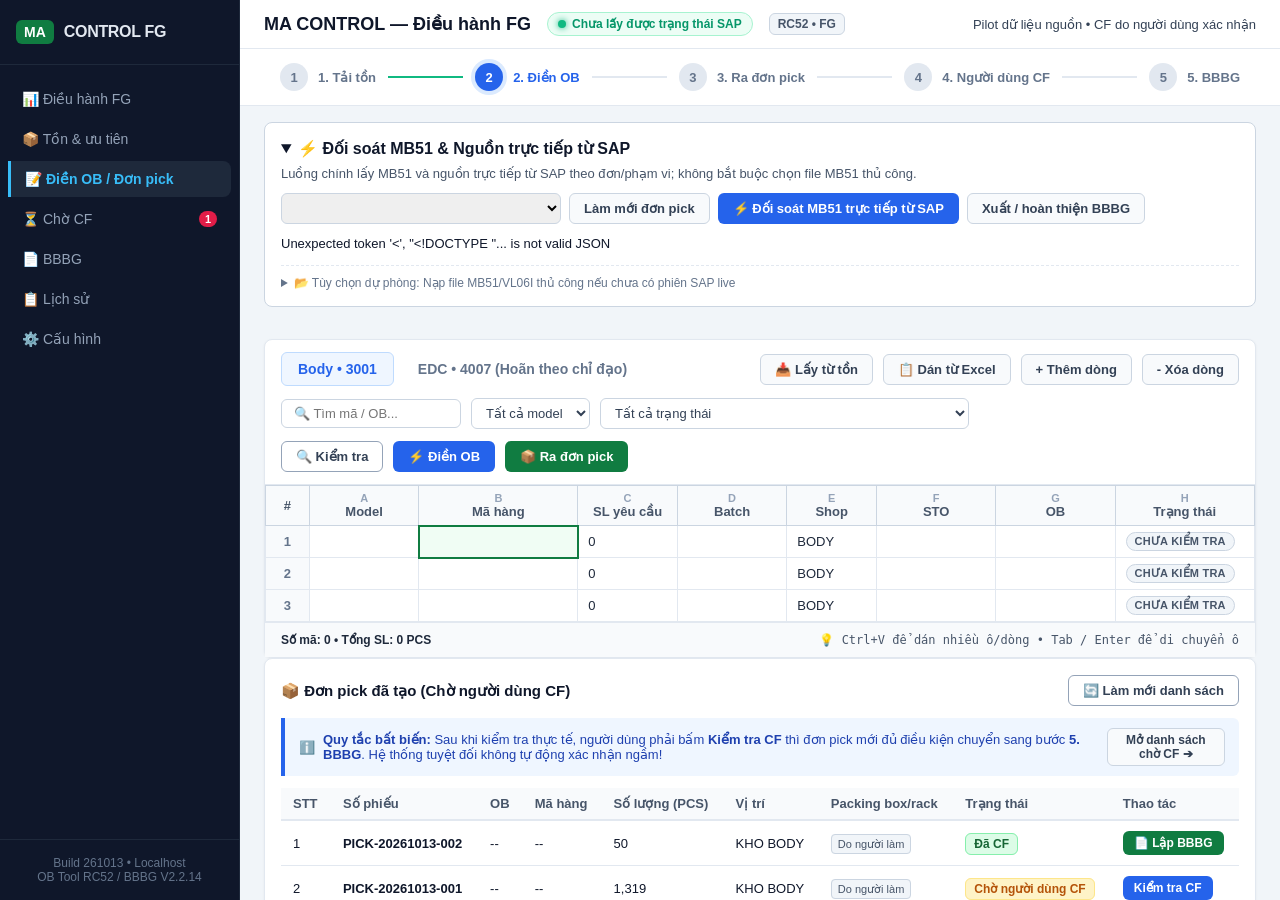
==== projects/ma-control/app/web/index.html @ 90b2be93 "feat(ma-control): 100% Zero-Port architecture & Edge App Mode launcher (v1.1.0-zero-port)" ====
<!DOCTYPE html>
<html lang="vi">
<head>
  <meta charset="UTF-8">
  <meta name="viewport" content="width=device-width, initial-scale=1.0">
  <title>MA CONTROL — Điều hành FG</title>
  <link rel="stylesheet" href="./styles.css">
  <link rel="stylesheet" href="./style.css">
</head>
<body>
  <!-- Sidebar -->
  <aside class="sidebar">
    <div class="sidebar-header">
      <span class="logo-badge">MA</span>
      <span class="logo-text">CONTROL FG</span>
    </div>
    <ul class="nav-list">
      <li class="nav-item" data-view="dashboard"><a href="#" onclick="switchView('dashboard'); return false;">📊 Điều hành FG</a></li>
      <li class="nav-item" data-view="stock"><a href="#" onclick="switchView('stock'); return false;">📦 Tồn & ưu tiên</a></li>
      <li class="nav-item active" data-view="grid"><a href="#" onclick="switchView('grid'); return false;">📝 Điền OB / Đơn pick</a></li>
      <li class="nav-item" data-view="waiting_cf"><a href="#" onclick="switchView('waiting_cf'); return false;">⏳ Chờ CF <span class="nav-badge" id="badge-cf-count">0</span></a></li>
      <li class="nav-item" data-view="bbbg"><a href="#" onclick="switchView('bbbg'); return false;">📄 BBBG</a></li>
      <li class="nav-item" data-view="history"><a href="#" onclick="switchView('history'); return false;">📋 Lịch sử</a></li>
      <li class="nav-item" data-view="config"><a href="#" onclick="switchView('config'); return false;">⚙️ Cấu hình</a></li>
    </ul>
    <div class="sidebar-footer">
      Build 261013 • Localhost<br>
      OB Tool RC52 / BBBG V2.2.14
    </div>
  </aside>

  <!-- Main Container -->
  <div class="main-wrapper">
    <!-- Header -->
    <header class="top-header">
      <div class="header-left">
        <h1 class="page-title">MA CONTROL — Điều hành FG</h1>
        <span class="status-badge sap-connected">
          <span class="dot"></span><span id="sap-status-label">Đang kiểm tra SAP</span>
        </span>
        <span class="tag-badge">RC52 • FG</span>
      </div>
      <div class="header-right">
        <div class="user-info">Pilot dữ liệu nguồn • CF do người dùng xác nhận</div>
      </div>
    </header>

    <!-- 5-Step Stepper Bar -->
    <section class="stepper-container">
      <div class="stepper">
        <div class="step-item pending">
          <div class="step-circle" id="step-circle-1">1</div>
          <span class="step-label">1. Tải tồn</span>
        </div>
        <div class="step-divider active"></div>
        <div class="step-item active">
          <div class="step-circle" id="step-circle-2">2</div>
          <span class="step-label">2. Điền OB</span>
        </div>
        <div class="step-divider"></div>
        <div class="step-item pending">
          <div class="step-circle" id="step-circle-3">3</div>
          <span class="step-label">3. Ra đơn pick</span>
        </div>
        <div class="step-divider"></div>
        <div class="step-item pending">
          <div class="step-circle" id="step-circle-4">4</div>
          <span class="step-label">4. Người dùng CF</span>
        </div>
        <div class="step-divider"></div>
        <div class="step-item pending">
          <div class="step-circle" id="step-circle-5">5</div>
          <span class="step-label">5. BBBG</span>
        </div>
      </div>
    </section>

    <!-- Main Content Area -->
    <main class="content-area">
      <!-- VIEW: DASHBOARD -->
      <div id="view-dashboard" class="view-section" style="display: none;">
        <div class="panel-card">
          <div class="section-header">
            <h2 class="section-title">📊 Tổng quan Điều hành FG (Pilot)</h2>
            <button class="btn btn-outline" onclick="loadDashboardView()">🔄 Làm mới</button>
          </div>
          <div class="callout-info" style="margin-bottom: 14px;">
            <span>ℹ️</span>
            <span><strong>Chế độ vận hành:</strong> Xác nhận thực tế thủ công / nguồn nhập. Các chức năng <strong>SAP live write, GOS, email, in, UNC</strong>: <span class="badge-pilot-unsupported" style="background:#fef3c7;color:#92400e;padding:2px 8px;border-radius:4px;font-weight:600;">Chưa hỗ trợ trong bản pilot</span> (không tự động báo thành công).</span>
          </div>
          <div id="dashboard-summary-cards" style="display: grid; grid-template-columns: repeat(auto-fit, minmax(200px, 1fr)); gap: 12px; padding: 12px 16px;">
            <!-- Rendered via loadDashboardView() -->
          </div>
        </div>
      </div>

      <!-- VIEW: STOCK & PRIORITY -->
      <div id="view-stock" class="view-section" style="display: none;">
        <div class="panel-card">
          <div class="section-header">
            <h2 class="section-title">📦 Màn tồn & Báo cáo trực quan FG (Stock FG V3.6)</h2>
            <div style="display:flex;gap:8px;align-items:center;flex-wrap:wrap;">
              <button class="btn btn-primary" id="btn-sap-download-mb52" onclick="downloadSapMb52Direct()">⚡ Tải tồn trực tiếp từ SAP (MB52)</button>
              <span id="stock-sap-status-badge" class="badge" style="background:#f1f5f9;color:#475569;font-size:12px;padding:5px 9px;border-radius:4px;border:1px solid #cbd5e1;">● SAP: Đang kiểm tra...</span>
              <button class="btn btn-outline" onclick="document.getElementById('mb52-upload-input').click()">📂 Nạp file MB52 dự phòng</button>
              <input type="file" id="mb52-upload-input" style="display:none;" accept=".xlsx,.xlsm,.csv,.tsv,.txt" onchange="uploadMb52File(event)">
              <button class="btn btn-outline" onclick="loadStockView()">🔄 Làm mới dữ liệu</button>
            </div>
          </div>
          <div id="sap-download-feedback" style="display:none;padding:8px 14px;margin:8px 16px;border-radius:6px;font-size:13px;"></div>
        </div>

        <!-- BÁO CÁO MA TRẬN (LINE + KHO) BODY THEO ẢNH THAM CHIẾU -->
        <div class="panel-card" style="margin-top: 16px;">
          <div class="section-header">
            <h2 class="section-title">📊 Báo cáo ma trận <span id="matrix-title-display">(LINE + KHO) BODY</span> • Cập nhật: <span id="matrix-time-display">--</span> <span id="matrix-date-display">--</span></h2>
            <span class="badge" style="background:#fee2e2;color:#991b1b;font-size:12px;padding:4px 8px;border-radius:4px;font-weight:600;">⚠ Cảnh báo đỏ ở dải &lt;= 200 XE</span>
          </div>
          <div style="padding:4px 16px 12px;font-size:12px;color:#64748b;">
            Báo cáo trực quan FG: 8 model × 9 dải tồn XE không chồng lấn. Nhấp vào số tổng ô bất kỳ để xem danh sách chi tiết các mã.
          </div>
          <div style="overflow-x:auto;padding:0 16px 16px;">
            <table class="pick-table" id="visual-matrix-table" style="border:1px solid #cbd5e1;border-collapse:collapse;width:100%;">
              <thead id="visual-matrix-thead"></thead>
              <tbody id="visual-matrix-tbody"></tbody>
              <tfoot id="visual-matrix-tfoot"></tfoot>
            </table>
          </div>
        </div>

        <!-- HAI BẢNG TỒN: BẢNG ƯU TIÊN VÀ BẢNG TỔNG TỒN -->
        <div class="panel-card" style="margin-top: 16px;">
          <div class="section-header">
            <div style="display:flex;gap:12px;align-items:center;">
              <button class="btn btn-primary" id="btn-tab-priority-table" onclick="switchStockSubTable('priority')">🔥 Bảng ưu tiên xuất kho</button>
              <button class="btn btn-outline" id="btn-tab-total-table" onclick="switchStockSubTable('total')">📋 Bảng tổng tồn chi tiết</button>
            </div>
            <div style="display:flex;gap:8px;align-items:center;">
              <input type="text" class="search-input" id="stock-filter-material-sub" placeholder="🔍 Lọc mã hàng..." oninput="filterStockSubTables()">
              <select class="select-filter" id="stock-filter-plant-sub" onchange="loadTwoStockTables()">
                <option value="3001">Plant 3001 (Body)</option>
                <option value="3093">Plant 3093 (MA)</option>
              </select>
            </div>
          </div>

          <!-- Container 1: Bảng ưu tiên -->
          <div id="container-priority-table" style="overflow-x:auto;padding:12px 16px;">
            <table class="pick-table">
              <thead>
                <tr>
                  <th style="width:40px;">STT</th>
                  <th style="width:140px;">Mã hàng</th>
                  <th style="width:100px;">Model</th>
                  <th style="width:60px;">US</th>
                  <th style="width:90px;">Line 3003</th>
                  <th style="width:90px;">Kho 1003</th>
                  <th style="width:100px;">Tổng Body</th>
                  <th style="width:90px;">DOH (XE)</th>
                  <th style="width:200px;">Cảnh báo / Lý do ưu tiên</th>
                </tr>
              </thead>
              <tbody id="stock-priority-body"></tbody>
            </table>
          </div>

          <!-- Container 2: Bảng tổng tồn -->
          <div id="container-total-table" style="display:none;overflow-x:auto;padding:12px 16px;">
            <table class="pick-table">
              <thead>
                <tr>
                  <th style="width:40px;">STT</th>
                  <th style="width:140px;">Mã hàng</th>
                  <th style="width:100px;">Model</th>
                  <th style="width:60px;">US</th>
                  <th style="width:85px;">Line 3003</th>
                  <th style="width:85px;">Kho 1003</th>
                  <th style="width:85px;">Line 3000</th>
                  <th style="width:85px;">Kho 3093</th>
                  <th style="width:85px;">In-Transit 3001</th>
                  <th style="width:95px;">Tổng Body</th>
                  <th style="width:90px;">DOH (XE)</th>
                </tr>
              </thead>
              <tbody id="stock-total-body"></tbody>
            </table>
          </div>
        </div>

        <!-- KHU GỢI Ý TỒN THẤP (THAY THẾ CHẾ ĐỘ 2-3 BATCH) -->
        <div class="panel-card" style="margin-top: 16px;" id="panel-low-stock-suggestions">
          <div class="section-header">
            <h2 class="section-title">💡 Khu gợi ý tồn thấp (DOH = INT(Tổng Body / US))</h2>
            <div style="display:flex;gap:8px;">
              <button class="btn btn-outline" onclick="loadLowStockSuggestions()">🔄 Tải danh sách gợi ý</button>
              <button class="btn btn-primary" onclick="transferSelectedSuggestionsToOB()">📥 Chuyển gợi ý đã chọn sang Bảng điền OB</button>
            </div>
          </div>
          <div class="callout-info" style="background:#f0fdf4;border-color:#bbf7d0;color:#166534;margin-bottom:12px;">
            <span>💡</span>
            <span><strong>Quy tắc tính toán:</strong> Lượng bổ sung được tính từ tồn hiện hành và DOH của model (<code>DOH = INT(Tổng Body / US)</code> theo baseline V3.6). Không cố định 2–3 batch hay lấy hết batch. Tôn trọng plant/kho/shop và lượng khả dụng. Người dùng xem, chọn và trực tiếp chỉnh sửa số lượng theo mã và batch trước khi chuyển sang bảng điền OB.</span>
          </div>
          <div style="overflow-x:auto;padding:0 16px 16px;">
            <table class="pick-table" id="suggestions-table">
              <thead>
                <tr>
                  <th style="width:40px;"><input type="checkbox" id="chk-sugg-all" onchange="toggleAllSuggestions(this.checked)"></th>
                  <th style="width:130px;">Mã hàng</th>
                  <th style="width:90px;">Model</th>
                  <th style="width:50px;">US</th>
                  <th style="width:85px;">Tổng Body</th>
                  <th style="width:85px;">DOH hiện tại</th>
                  <th style="width:80px;">Ngưỡng DOH</th>
                  <th style="width:120px;">Lượng cần bổ sung</th>
                  <th>Chi tiết đề xuất theo batch khả dụng</th>
                </tr>
              </thead>
              <tbody id="suggestions-body"></tbody>
            </table>
          </div>
        </div>
      </div>

      <!-- VIEW: GRID (Điền OB / Đơn pick) -->
      <div id="view-grid" class="view-section">
      <!-- Top Card: Excel Data Grid -->
      <div class="panel-card">
        <!-- Toolbar Header -->
        <div class="toolbar-header">
          <div class="branch-tabs">
            <button class="tab-btn active" data-branch="BODY_3001">Body • 3001</button>
            <button class="tab-btn" data-branch="EDC_4007">EDC • 4007 (Hoãn theo chỉ đạo)</button>
          </div>

          <div class="toolbar-actions">
            <button class="btn btn-secondary" id="btn-get-stock">📥 Lấy từ tồn</button>
            <button class="btn btn-secondary" id="btn-paste-excel">📋 Dán từ Excel</button>
            <button class="btn btn-secondary" id="btn-add-row">+ Thêm dòng</button>
            <button class="btn btn-secondary" id="btn-del-row" onclick="deleteActiveRow()">- Xóa dòng</button>
          </div>

          <div class="filter-bar">
            <input type="text" class="search-input" placeholder="🔍 Tìm mã / OB..." id="input-search">
            <select class="select-filter" id="select-model">
              <option value="">Tất cả model</option>
              <option value="VF5">VF5 RHD</option>
              <option value="VF8">VF8</option>
              <option value="VF9">VF9</option>
            </select>
            <select class="select-filter" id="select-status">
              <option value="">Tất cả trạng thái</option>
              <option value="UNCHECKED">UNCHECKED — Mới nhập / Chưa kiểm tra</option>
              <option value="INVALID_OR_CANCELLED">INVALID_OR_CANCELLED — Không hợp lệ / Đã hủy</option>
              <option value="LOCKED_OR_INSUFFICIENT">LOCKED_OR_INSUFFICIENT — Đang khóa / Thiếu tồn</option>
              <option value="READY_FOR_PICK">ELIGIBLE_FOR_PICK — Đủ điều kiện tạo pick</option>
              <option value="PENDING_CF">PENDING_CF — Chờ CF</option>
              <option value="PARTIAL_CF">PARTIAL_CF — CF một phần</option>
              <option value="CONFIRMED_CF">CONFIRMED_CF — Đã xác nhận CF đầy đủ</option>
              <option value="ELIGIBLE_BBBG">ELIGIBLE_BBBG — Đủ điều kiện tạo/đối soát BBBG</option>
            </select>
          </div>

          <div class="toolbar-actions">
            <button class="btn btn-outline" id="btn-check">🔍 Kiểm tra</button>
            <button class="btn btn-primary" id="btn-fill-ob">⚡ Điền OB</button>
            <button class="btn btn-success" id="btn-create-pick">📦 Ra đơn pick</button>
          </div>
        </div>

        <!-- Excel Table Grid -->
        <div class="grid-container">
          <table class="excel-table" id="excel-grid">
            <thead>
              <tr>
                <th style="width: 44px;">#</th>
                <th style="width: 110px;"><span class="col-excel-letter">A</span>Model</th>
                <th style="width: 160px;"><span class="col-excel-letter">B</span>Mã hàng</th>
                <th style="width: 100px;"><span class="col-excel-letter">C</span>SL yêu cầu</th>
                <th style="width: 110px;"><span class="col-excel-letter">D</span>Batch</th>
                <th style="width: 90px;"><span class="col-excel-letter">E</span>Shop</th>
                <th style="width: 120px;"><span class="col-excel-letter">F</span>STO</th>
                <th style="width: 120px;"><span class="col-excel-letter">G</span>OB</th>
                <th style="width: 140px;"><span class="col-excel-letter">H</span>Trạng thái</th>
              </tr>
            </thead>
            <tbody id="grid-body">
              <!-- Dynamically rendered rows -->
            </tbody>
          </table>
        </div>

        <!-- Grid Footer -->
        <div class="grid-footer">
          <div class="selection-summary" id="selection-summary">Đã chọn: 0 mã • Tổng SL: 0 PCS</div>
          <div class="shortcut-hints">💡 Ctrl+V để dán nhiều ô/dòng • Tab / Enter để di chuyển ô</div>
        </div>
      </div>

      <!-- Bottom Card: Đơn pick đã tạo (Chờ người dùng CF) -->
      <div class="panel-card pick-orders-section">
        <div class="section-header">
          <h2 class="section-title">📦 Đơn pick đã tạo (Chờ người dùng CF)</h2>
          <button class="btn btn-outline" onclick="loadPickOrders()">🔄 Làm mới danh sách</button>
        </div>

        <div class="callout-info">
          <span>ℹ️</span>
          <span><strong>Quy tắc bất biến:</strong> Sau khi kiểm tra thực tế, người dùng phải bấm <strong>Kiểm tra CF</strong> thì đơn pick mới đủ điều kiện chuyển sang bước <strong>5. BBBG</strong>. Hệ thống tuyệt đối không tự động xác nhận ngầm!</span>
          <button class="btn btn-secondary" style="margin-left: auto; padding: 4px 10px; font-size: 12px;" onclick="switchView('waiting_cf')">Mở danh sách chờ CF ➔</button>
        </div>

        <table class="pick-table">
          <thead>
            <tr>
              <th>STT</th>
              <th>Số phiếu</th>
              <th>OB</th>
              <th>Mã hàng</th>
              <th>Số lượng (PCS)</th>
              <th>Vị trí</th>
              <th>Packing box/rack</th>
              <th>Trạng thái</th>
              <th>Thao tác</th>
            </tr>
          </thead>
          <tbody id="pick-orders-body">
            <!-- Dynamically rendered pick orders -->
          </tbody>
        </table>
      </div>
      </div><!-- End #view-grid -->

      <!-- VIEW: WAITING CF (Chờ CF thực tế) -->
      <div id="view-waiting-cf" class="view-section" style="display: none;">
        <div class="panel-card">
          <div class="section-header">
            <h2 class="section-title">⏳ Danh sách Chờ CF thực tế (Kiểm tra hàng thực tế tại kho/line)</h2>
            <div style="display:flex;gap:8px;">
              <button class="btn btn-secondary" onclick="openDirectPasteModal()">📋 Dán Excel vào Chờ CF</button>
              <button class="btn btn-outline" onclick="loadWaitingCfView()">🔄 Làm mới</button>
              <button class="btn btn-primary" onclick="saveAllWaitingCfLines()">💾 Lưu tiến độ các dòng đã nhập</button>
            </div>
          </div>
          <div class="callout-info" style="background:#eff6ff;border-color:#bfdbfe;color:#1e40af;">
            <span>🔎</span>
            <span><strong>Phân định rõ nguồn CF:</strong> Đây là <strong>Xác nhận thực tế thủ công / nguồn nhập</strong> (kiểm đếm hàng thực tế). Chức năng CF trực tiếp trên SAP live: <strong>Chưa hỗ trợ trong bản pilot</strong> (hệ thống tuyệt đối không tự báo SAP đã CF). Chỉ khi tất cả các dòng trong đơn đạt 100% SL yêu cầu thì đơn mới rời danh sách Chờ CF và mở khóa BBBG.</span>
          </div>
          <div style="display:flex;gap:8px;flex-wrap:wrap;padding:12px 16px;border-bottom:1px solid #e2e8f0;align-items:center;">
            <input type="text" class="search-input" id="cf-filter-ob" placeholder="🔍 Lọc theo số OB..." oninput="loadWaitingCfView()">
            <input type="text" class="search-input" id="cf-filter-pick" placeholder="🔍 Lọc số đơn pick..." oninput="loadWaitingCfView()">
            <input type="text" class="search-input" id="cf-filter-material" placeholder="🔍 Lọc mã hàng..." oninput="loadWaitingCfView()">
            <input type="text" class="search-input" id="cf-filter-batch" placeholder="🔍 Lọc batch..." oninput="loadWaitingCfView()">
            <select class="select-filter" id="cf-filter-status" onchange="loadWaitingCfView()">
              <option value="">Tất cả đang chờ / dở dang</option>
              <option value="WAITING_CF">PENDING_CF / WAITING_CF — Chờ CF</option>
              <option value="PARTIAL_CF">PARTIAL_CF — CF một phần</option>
            </select>
            <div style="margin-left:auto;display:flex;gap:8px;align-items:center;">
              <label style="font-size:13px;font-weight:600;">Người kiểm thực tế:</label>
              <input type="text" class="search-input" id="cf-view-operator" placeholder="Nhập tên người kiểm..." style="width:160px;">
              <input type="text" class="search-input" id="cf-view-evidence" placeholder="Bằng chứng / nguồn..." style="width:180px;">
            </div>
          </div>
          <div style="overflow-x:auto;">
            <table class="pick-table">
              <thead>
                <tr>
                  <th>Đơn / Nguồn</th>
                  <th>Số OB</th>
                  <th>Mã hàng</th>
                  <th>Plant</th>
                  <th>Batch</th>
                  <th>Box</th>
                  <th>Rack</th>
                  <th>SL yêu cầu</th>
                  <th>SL thực tế</th>
                  <th>Còn thiếu</th>
                  <th>Lý do thiếu / Ghi chú</th>
                  <th>Trạng thái CF</th>
                  <th>Nguồn xác nhận</th>
                  <th>Người / Giờ kiểm</th>
                  <th>Thao tác</th>
                </tr>
              </thead>
              <tbody id="waiting-cf-body"></tbody>
            </table>
          </div>
        </div>

        <div class="panel-card" style="margin-top:16px;">
          <div class="section-header">
            <h2 class="section-title">🕒 Lịch sử kiểm tra CF từng dòng (Người / Giờ / Bằng chứng)</h2>
          </div>
          <div style="overflow-x:auto;">
            <table class="pick-table">
              <thead>
                <tr>
                  <th>Thời gian</th>
                  <th>Người kiểm</th>
                  <th>Số OB</th>
                  <th>Mã hàng</th>
                  <th>Batch</th>
                  <th>Yêu cầu</th>
                  <th>Thực tế</th>
                  <th>Còn thiếu</th>
                  <th>Lý do</th>
                  <th>Trạng thái</th>
                  <th>Bằng chứng / Nguồn</th>
                </tr>
              </thead>
              <tbody id="waiting-cf-history-body"></tbody>
            </table>
          </div>
        </div>
      </div>

      <!-- VIEW: BBBG -->
      <div id="view-bbbg" class="view-section" style="display: none;">
        <div class="panel-card">
          <div class="section-header">
            <h2 class="section-title">📄 Quản lý Biên bản Bàn giao (BBBG V2.2.14)</h2>
            <button class="btn btn-outline" onclick="loadBbbgView()">🔄 Làm mới BBBG</button>
          </div>
          <div class="callout-info" style="background:#fffbeb;border-color:#fde68a;color:#92400e;">
            <span>⚠️</span>
            <span><strong>Trạng thái tính năng tích hợp ngoài:</strong>
              SAP Live Write: <strong>Chưa hỗ trợ trong bản pilot</strong> •
              Đính kèm GOS (BBBG/VAT): <strong>Chưa hỗ trợ trong bản pilot</strong> •
              Gửi Email tự động: <strong>Chưa hỗ trợ trong bản pilot</strong> •
              In tự động: <strong>Chưa hỗ trợ trong bản pilot</strong> •
              Xuất UNC: <strong>Chưa hỗ trợ trong bản pilot</strong>.
              (Chỉ mở khóa xuất file BBBG cục bộ khi đơn pick đã CF đủ 100%).
            </span>
          </div>
          <div style="overflow-x:auto;">
            <table class="pick-table">
              <thead>
                <tr>
                  <th>Số phiếu BBBG</th>
                  <th>Đơn pick</th>
                  <th>Shop / Model</th>
                  <th>Tổng SL</th>
                  <th>Người giao</th>
                  <th>Người nhận</th>
                  <th>Vị trí (Bin)</th>
                  <th>Trạng thái phiếu</th>
                  <th>GOS / Email / In / UNC</th>
                  <th>Tải file</th>
                </tr>
              </thead>
              <tbody id="bbbg-records-body"></tbody>
            </table>
          </div>
        </div>
      </div>

      <!-- VIEW: HISTORY (job_events) -->
      <div id="view-history" class="view-section" style="display: none;">
        <div class="panel-card">
          <div class="section-header">
            <h2 class="section-title">📋 Lịch sử sự kiện hệ thống (job_events)</h2>
            <div style="display:flex;gap:8px;">
              <input type="text" class="search-input" id="history-filter-q" placeholder="🔍 Tìm mã đơn / OB / bằng chứng..." oninput="renderHistoryTable()">
              <button class="btn btn-outline" onclick="loadHistoryView()">🔄 Làm mới lịch sử</button>
            </div>
          </div>
          <div style="overflow-x:auto;">
            <table class="pick-table">
              <thead>
                <tr>
                  <th>ID</th>
                  <th>Thời gian</th>
                  <th>Loại Job</th>
                  <th>Bước (Step)</th>
                  <th>Đối tượng (Ref)</th>
                  <th>Trạng thái</th>
                  <th>Chi tiết bằng chứng (Evidence)</th>
                </tr>
              </thead>
              <tbody id="history-events-body"></tbody>
            </table>
          </div>
        </div>
      </div>

      <!-- VIEW: CONFIG (Cấu hình) -->
      <div id="view-config" class="view-section" style="display: none;">
        <div class="panel-card">
          <div class="section-header">
            <h2 class="section-title">⚙️ Cấu hình hệ thống & Danh mục Master Data</h2>
            <button class="btn btn-outline" onclick="loadConfigView()">🔄 Làm mới cấu hình</button>
          </div>
          <div style="padding:16px;">
            <h3 style="font-size:14px;margin-bottom:8px;">1. Trạng thái tích hợp trong bản Pilot</h3>
            <table class="pick-table" style="margin-bottom:20px;">
              <thead>
                <tr>
                  <th>Chức năng</th>
                  <th>Trạng thái hiện tại</th>
                  <th>Ghi chú vận hành</th>
                </tr>
              </thead>
              <tbody>
                <tr><td>SAP Live Write (Tạo/Xóa OB, GR trực tiếp)</td><td><span class="chip chip-insufficient">Chưa hỗ trợ trong bản pilot</span></td><td>Thực hiện trên SAP rồi nạp file MB52/MB51/VL06I để đối chiếu</td></tr>
                <tr><td>Đính kèm chứng từ GOS (BBBG & VAT)</td><td><span class="chip chip-insufficient">Chưa hỗ trợ trong bản pilot</span></td><td>Không tự động báo thành công GOS</td></tr>
                <tr><td>Gửi Email Outlook tự động</td><td><span class="chip chip-insufficient">Chưa hỗ trợ trong bản pilot</span></td><td>Không gửi mail ngầm</td></tr>
                <tr><td>In phiếu tự động ra máy in</td><td><span class="chip chip-insufficient">Chưa hỗ trợ trong bản pilot</span></td><td>Tải file Excel BBBG đã xuất để in thủ công</td></tr>
                <tr><td>Xuất thư mục mạng UNC Share</td><td><span class="chip chip-insufficient">Chưa hỗ trợ trong bản pilot</span></td><td>Lưu cục bộ tại máy trạm</td></tr>
              </tbody>
            </table>

            <h3 style="font-size:14px;margin-bottom:8px;">2. Cài đặt hệ thống (Settings DB)</h3>
            <div id="config-settings-box" style="margin-bottom:20px;"></div>

            <h3 style="font-size:14px;margin-bottom:8px;">3. Danh mục Model Mappings (model_mappings)</h3>
            <div style="display:flex;gap:8px;margin-bottom:10px;">
              <input type="text" class="search-input" id="cfg-map-mat" placeholder="Mã hàng (VD: BIW71001001)">
              <input type="text" class="search-input" id="cfg-map-model" placeholder="Model (VD: VF8 LIMO)">
              <input type="text" class="search-input" id="cfg-map-shop" placeholder="Shop (BODY/EDC)">
              <button class="btn btn-primary" onclick="saveModelMappingConfig()">+ Lưu Mapping</button>
            </div>
            <table class="pick-table">
              <thead>
                <tr><th>Mã hàng</th><th>Model Code</th><th>Shop</th><th>Ghi chú</th></tr>
              </thead>
              <tbody id="config-mappings-body"></tbody>
            </table>
          </div>
        </div>
      </div>
    </main>
  </div>

  <!-- Modal Manual CF Confirmation -->
  <div class="modal-overlay" id="cf-modal">
    <div class="modal-card">
      <div class="modal-header">
        <h3 class="modal-title">Xác nhận Kiểm tra CF — Đơn pick <span id="modal-pick-no"></span></h3>
        <button class="btn btn-outline" onclick="closeCfModal()" style="padding:2px 8px;">✕</button>
      </div>
      <div class="modal-body">
        <p style="margin-bottom: 12px; font-size: 14px; color: #334155;">
          Bạn đang thực hiện <strong>Bước 4: Người dùng CF (Xác nhận thủ công)</strong>.
        </p>
        <div style="background-color: #f8fafc; border: 1px solid #cbd5e1; border-radius: 6px; padding: 12px; margin-bottom: 14px; font-size: 13px;">
          <p><strong>Cam kết kiểm tra:</strong></p>
          <ul style="margin-left: 18px; margin-top: 6px; color: #475569;">
            <li>Đã kiểm tra thực tế hàng hóa tại bãi tập kết / kho.</li>
            <li>Khớp đúng mã hàng, số lượng và số lô (batch).</li>
            <li>Sẵn sàng chuyển giao sang bước 5 để lập Biên bản bàn giao (BBBG).</li>
          </ul>
        </div>
        <p style="font-size: 12px; color: #d97706; font-weight: 600;">
          ⚠️ Sau khi xác nhận CF, trạng thái đơn sẽ chuyển sang <code>USER_CONFIRMED</code> và không thể đảo ngược.
        </p>
      </div>
      <div class="modal-footer">
        <button class="btn btn-secondary" onclick="closeCfModal()">Hủy bỏ</button>
        <button class="btn btn-primary" onclick="confirmPickOrder()">Xác nhận CF hợp lệ</button>
      </div>
    </div>
  </div>

  <!-- Modal Stock Ingestion / Pick from Stock -->
  <div class="modal-overlay" id="stock-modal">
    <div class="modal-card" style="width: 720px;">
      <div class="modal-header">
        <h3 class="modal-title">📦 Lấy từ Tồn kho (Stock FG V3.6)</h3>
        <button class="btn btn-outline" onclick="closeStockModal()" style="padding:2px 8px;">✕</button>
      </div>
      <div class="modal-body">
        <p style="font-size: 13px; color: #475569; margin-bottom: 12px;">
          Chọn mã vật tư ưu tiên xuất từ snapshot tồn kho để nạp tự động vào bảng lưới OB:
        </p>
        <div id="stock-modal-list" style="max-height: 250px; overflow-y: auto;">
          <!-- Rendered items -->
        </div>
      </div>
      <div class="modal-footer">
        <button class="btn btn-secondary" onclick="closeStockModal()">Đóng</button>
        <button class="btn btn-primary" onclick="importSelectedStock()">Nạp vào lưới OB</button>
      </div>
    </div>
  </div>

  <!-- Modal Paste from Excel Helper -->
  <div class="modal-overlay" id="paste-modal">
    <div class="modal-card">
      <div class="modal-header">
        <h3 class="modal-title">📋 Dán từ Excel (Clipboard Helper)</h3>
        <button class="btn btn-outline" onclick="closePasteModal()" style="padding:2px 8px;">✕</button>
      </div>
      <div class="modal-body">
        <p style="font-size: 13px; color: #475569; margin-bottom: 8px;">
          Nhấn <code>Ctrl+V</code> vào ô bên dưới nếu bạn không dùng dán trực tiếp trên lưới:
        </p>
        <textarea id="paste-textarea" style="width: 100%; height: 160px; font-family: monospace; font-size: 12px; padding: 8px; border: 1px solid #cbd5e1; border-radius: 6px;" placeholder="Dán các cột Mã hàng, Model, SL, Batch..."></textarea>
      </div>
      <div class="modal-footer">
        <button class="btn btn-secondary" onclick="closePasteModal()">Hủy</button>
        <button class="btn btn-primary" onclick="applyManualPaste()">Nạp vào bảng lưới</button>
      </div>
    </div>
  </div>

  <!-- Modal Create BBBG (Step 5) -->
  <!-- Modal Dán trực tiếp từ Excel vào Chờ CF -->
  <div class="modal-overlay" id="direct-paste-modal" style="display: none;">
    <div class="modal-card" style="max-width: 680px;">
      <div class="modal-header">
        <h3 class="modal-title">📋 Dán danh sách từ Excel vào Chờ CF (Người dùng quản lý)</h3>
        <button class="btn btn-outline" onclick="closeDirectPasteModal()" style="padding:2px 8px;">✕</button>
      </div>
      <div class="modal-body">
        <div class="callout-info" style="font-size:12px;margin-bottom:10px;background:#f0f9ff;border-color:#bae6fd;color:#0369a1;">
          <strong>Quy tắc người dùng quản lý:</strong> Cho phép dán trực tiếp danh sách từ Excel vào Chờ CF, <strong>KHÔNG bắt buộc đi qua đơn pick tự sinh</strong>. Hỗ trợ các cột: <code>OB | Mã hàng | Plant | Batch | Số lượng | Packing Box | Rack</code>. <strong>Bảo toàn tuyệt đối số 0 đầu chuỗi</strong>. Packing box, rack và quyết định ra đơn do người dùng xử lý; ứng dụng không tự tính/chọn đóng gói hay tự điều phối ra đơn. Chống dán trùng thực sự trên DB.
        </div>
        <p style="font-size: 13px; color: #475569; margin-bottom: 6px;">
          Nhấn <code>Ctrl+V</code> vào khung dưới (các cột cách nhau bởi Tab hoặc dấu phẩy):
        </p>
        <textarea id="direct-paste-textarea" style="width: 100%; height: 160px; font-family: monospace; font-size: 12px; padding: 8px; border: 1px solid #cbd5e1; border-radius: 6px;" placeholder="00109988	00MAT0012	3001	00B001	45	BOX-01	RACK-A1"></textarea>
        <div style="margin-top: 10px; display: flex; align-items: center; justify-content: space-between;">
          <label style="font-size: 13px; display: flex; align-items: center; gap: 6px;">
            <input type="checkbox" id="direct-paste-allow-dup"> Cho phép dán trùng (mặc định tắt: chống dán trùng trên DB)
          </label>
        </div>
      </div>
      <div class="modal-footer" style="display:flex;justify-content:flex-end;gap:8px;">
        <button class="btn btn-secondary" onclick="closeDirectPasteModal()">Hủy</button>
        <button class="btn btn-primary" onclick="submitDirectPaste()">📥 Nhập vào Chờ CF</button>
      </div>
    </div>
  </div>

  <div class="modal-overlay" id="bbbg-modal">
    <div class="modal-card">
      <div class="modal-header">
        <h3 class="modal-title">📄 Lập Biên bản Bàn giao (BBBG V2.2.14)</h3>
        <button class="btn btn-outline" onclick="closeBbbgModal()" style="padding:2px 8px;">✕</button>
      </div>
      <div class="modal-body">
        <div class="form-group" style="margin-bottom: 12px;">
          <label style="font-size: 13px; font-weight: 600; display: block; margin-bottom: 4px;">Số đơn pick:</label>
          <input type="text" id="bbbg-pick-no" readonly style="width: 100%; padding: 6px 10px; background-color: #f1f5f9; border: 1px solid #cbd5e1; border-radius: 4px;">
        </div>
        <div class="form-group" style="margin-bottom: 12px;">
          <label style="font-size: 13px; font-weight: 600; display: block; margin-bottom: 4px;">Người bàn giao (ký giao):</label>
          <input type="text" id="bbbg-sender" placeholder="Người giao thực tế" style="width: 100%; padding: 6px 10px; border: 1px solid #cbd5e1; border-radius: 4px;">
        </div>
        <div class="form-group" style="margin-bottom: 12px;">
          <label style="font-size: 13px; font-weight: 600; display: block; margin-bottom: 4px;">Người nhận hàng (ký nhận):</label>
          <input type="text" id="bbbg-receiver" placeholder="Người nhận thực tế" style="width: 100%; padding: 6px 10px; border: 1px solid #cbd5e1; border-radius: 4px;">
        </div>
        <div class="form-group" style="margin-bottom: 12px;">
          <label style="font-size: 13px; font-weight: 600; display: block; margin-bottom: 4px;">Vị trí để hàng / Storage Bin:</label>
          <input type="text" id="bbbg-bin" placeholder="Vị trí bàn giao" style="width: 100%; padding: 6px 10px; border: 1px solid #cbd5e1; border-radius: 4px;">
        </div>
        <div style="font-size: 12px; color: #059669; font-weight: 500;">
          Xuất file BBBG theo mẫu. Đối soát MB51/VL06I trước khi dùng phiếu chính thức; GOS, email và in cần kiểm chứng riêng.
        </div>
      </div>
      <div class="modal-footer">
        <button class="btn btn-secondary" onclick="closeBbbgModal()">Hủy</button>
        <button class="btn btn-success" onclick="submitCreateBbbg()">Xuất file BBBG</button>
      </div>
    </div>
  </div>

  <!-- Modal Chi tiết mã ma trận (Drilldown) -->
  <div class="modal-overlay" id="matrix-drilldown-modal" style="display: none;">
    <div class="modal-card" style="max-width: 850px; width: 90%;">
      <div class="modal-header">
        <h3 class="modal-title">📋 Chi tiết danh sách mã tồn kho — <span id="modal-matrix-filter-title"></span></h3>
        <button class="btn btn-outline" onclick="closeMatrixDrilldownModal()" style="padding:2px 8px;">✕</button>
      </div>
      <div class="modal-body" style="max-height: 420px; overflow-y: auto;">
        <table class="pick-table" style="width:100%; border-collapse:collapse;">
          <thead>
            <tr>
              <th>STT</th>
              <th>Mã hàng</th>
              <th>Model</th>
              <th>US</th>
              <th>Line 3003</th>
              <th>Kho 1003</th>
              <th>Tổng Body</th>
              <th>DOH (XE)</th>
              <th>Dải tồn</th>
            </tr>
          </thead>
          <tbody id="matrix-drilldown-body"></tbody>
        </table>
      </div>
      <div class="modal-footer">
        <button class="btn btn-secondary" onclick="closeMatrixDrilldownModal()">Đóng</button>
      </div>
    </div>
  </div>

  <!-- Zero-Port Data Bridge & JavaScript Grid Engine -->
  <script src="./data.js"></script>
  <script src="./app.js"></script>
  <script src="./excel_grid.js"></script>
  <script src="./pilot_sources.js"></script>
</body>
</html>
---- projects/ma-control/app/web/styles.css ----
/* MA CONTROL — Điều hành FG: Main Stylesheet (styles.css) */
:root {
  --bg-main: #f8fafc;
  --bg-surface: #ffffff;
  --bg-sidebar: #0f172a;
  --border-color: #e2e8f0;
  --border-excel: #107c41;
  --text-main: #0f172a;
  --text-muted: #64748b;
  --primary: #2563eb;
  --primary-hover: #1d4ed8;
  --excel-green: #107c41;
  --excel-green-hover: #0b5c30;
  --warning-amber: #d97706;
  --danger-red: #ef4444;
  --font-family: -apple-system, BlinkMacSystemFont, "Segoe UI", Roboto, Helvetica, Arial, sans-serif;
}

* {
  box-sizing: border-box;
  margin: 0;
  padding: 0;
}

body {
  font-family: var(--font-family);
  background-color: var(--bg-main);
  color: var(--text-main);
  height: 100vh;
  display: flex;
  overflow: hidden;
}

.sidebar {
  width: 240px;
  background-color: var(--bg-sidebar);
  color: #e2e8f0;
  display: flex;
  flex-direction: column;
  flex-shrink: 0;
  border-right: 1px solid #1e293b;
}

.sidebar-header {
  padding: 20px 16px;
  display: flex;
  align-items: center;
  gap: 10px;
  border-bottom: 1px solid #1e293b;
}

.logo-badge {
  background-color: var(--excel-green);
  color: #fff;
  font-weight: 800;
  font-size: 14px;
  padding: 4px 8px;
  border-radius: 6px;
}

.logo-text {
  font-weight: 700;
  font-size: 16px;
  letter-spacing: -0.02em;
}

.nav-list {
  list-style: none;
  padding: 16px 8px;
  flex: 1;
  display: flex;
  flex-direction: column;
  gap: 4px;
}

.nav-item a {
  display: flex;
  align-items: center;
  gap: 12px;
  padding: 10px 14px;
  color: #94a3b8;
  text-decoration: none;
  border-radius: 8px;
  font-size: 14px;
  font-weight: 500;
  transition: all 0.15s ease;
}

.nav-item a:hover {
  background-color: #1e293b;
  color: #ffffff;
}

.nav-item.active a {
  background-color: #1e293b;
  color: #38bdf8;
  font-weight: 600;
  border-left: 3px solid #38bdf8;
  border-radius: 0 8px 8px 0;
}

.nav-badge {
  margin-left: auto;
  background-color: #e11d48;
  color: #fff;
  font-size: 11px;
  padding: 2px 6px;
  border-radius: 10px;
  font-weight: 700;
}

.sidebar-footer {
  padding: 16px;
  border-top: 1px solid #1e293b;
  font-size: 12px;
  color: #64748b;
  text-align: center;
}

.main-wrapper {
  flex: 1;
  display: flex;
  flex-direction: column;
  overflow: hidden;
  background-color: #f1f5f9;
}

.top-header {
  background-color: var(--bg-surface);
  border-bottom: 1px solid var(--border-color);
  padding: 12px 24px;
  display: flex;
  justify-content: space-between;
  align-items: center;
  flex-shrink: 0;
}

.header-left {
  display: flex;
  align-items: center;
  gap: 16px;
}

.page-title {
  font-size: 18px;
  font-weight: 700;
  color: #0f172a;
}

.status-badge {
  display: inline-flex;
  align-items: center;
  gap: 6px;
  font-size: 12px;
  font-weight: 600;
  padding: 4px 10px;
  border-radius: 20px;
}

.status-badge.sap-connected {
  background-color: #ecfdf5;
  color: #059669;
  border: 1px solid #a7f3d0;
}

.status-badge.sap-connected .dot {
  width: 8px;
  height: 8px;
  background-color: #10b981;
  border-radius: 50%;
  box-shadow: 0 0 6px #10b981;
}

.tag-badge {
  background-color: #f1f5f9;
  color: #475569;
  border: 1px solid #cbd5e1;
  padding: 3px 8px;
  font-size: 12px;
  font-weight: 600;
  border-radius: 6px;
}

.header-right {
  display: flex;
  align-items: center;
  gap: 16px;
  font-size: 13px;
  color: var(--text-muted);
}

.user-info {
  display: flex;
  align-items: center;
  gap: 8px;
  font-weight: 500;
  color: #334155;
}

.stepper-container {
  background-color: var(--bg-surface);
  border-bottom: 1px solid var(--border-color);
  padding: 14px 24px;
  flex-shrink: 0;
}

.stepper {
  display: flex;
  align-items: center;
  justify-content: space-between;
  max-width: 960px;
  margin: 0 auto;
}

.step-item {
  display: flex;
  align-items: center;
  gap: 10px;
}

.step-circle {
  width: 28px;
  height: 28px;
  border-radius: 50%;
  display: flex;
  align-items: center;
  justify-content: center;
  font-size: 13px;
  font-weight: 700;
}

.step-item.completed .step-circle {
  background-color: #10b981;
  color: #ffffff;
}

.step-item.active .step-circle {
  background-color: var(--primary);
  color: #ffffff;
  box-shadow: 0 0 0 4px #dbeafe;
}

.step-item.pending .step-circle {
  background-color: #e2e8f0;
  color: #64748b;
}

.step-label {
  font-size: 13px;
  font-weight: 600;
  color: #64748b;
}

.step-item.active .step-label {
  color: var(--primary);
  font-weight: 700;
}

.step-item.completed .step-label {
  color: #059669;
}

.step-divider {
  flex: 1;
  height: 2px;
  background-color: #e2e8f0;
  margin: 0 12px;
}

.step-divider.active {
  background-color: #10b981;
}

.content-area {
  flex: 1;
  display: flex;
  flex-direction: column;
  padding: 16px 24px;
  overflow-y: auto;
  gap: 16px;
}

.panel-card {
  background-color: var(--bg-surface);
  border-radius: 8px;
  border: 1px solid var(--border-color);
  box-shadow: 0 1px 3px rgba(0, 0, 0, 0.05);
  display: flex;
  flex-direction: column;
}

.toolbar-header {
  padding: 12px 16px;
  border-bottom: 1px solid var(--border-color);
  display: flex;
  justify-content: space-between;
  align-items: center;
  flex-wrap: wrap;
  gap: 12px;
}

.branch-tabs {
  display: flex;
  gap: 8px;
}

.tab-btn {
  background: none;
  border: none;
  padding: 8px 16px;
  font-size: 14px;
  font-weight: 600;
  color: #64748b;
  cursor: pointer;
  border-radius: 6px;
  transition: all 0.15s ease;
}

.tab-btn:hover {
  background-color: #f1f5f9;
  color: #0f172a;
}

.tab-btn.active {
  background-color: #eff6ff;
  color: var(--primary);
  border: 1px solid #bfdbfe;
}

.toolbar-actions {
  display: flex;
  align-items: center;
  gap: 10px;
}

.btn {
  display: inline-flex;
  align-items: center;
  gap: 6px;
  padding: 7px 14px;
  font-size: 13px;
  font-weight: 600;
  border-radius: 6px;
  cursor: pointer;
  border: 1px solid transparent;
  transition: all 0.15s ease;
}

.btn-secondary {
  background-color: #f8fafc;
  border-color: #cbd5e1;
  color: #334155;
}

.btn-secondary:hover {
  background-color: #f1f5f9;
}

.btn-primary {
  background-color: var(--primary);
  color: #ffffff;
}

.btn-primary:hover {
  background-color: var(--primary-hover);
}

.btn-success {
  background-color: var(--excel-green);
  color: #ffffff;
}

.btn-success:hover {
  background-color: var(--excel-green-hover);
}

.btn-outline {
  background-color: transparent;
  border-color: #94a3b8;
  color: #334155;
}

.btn-outline:hover {
  background-color: #f8fafc;
  border-color: #64748b;
}

.filter-bar {
  display: flex;
  align-items: center;
  gap: 10px;
}

.search-input {
  padding: 6px 12px;
  font-size: 13px;
  border: 1px solid #cbd5e1;
  border-radius: 6px;
  width: 180px;
}

.select-filter {
  padding: 6px 10px;
  font-size: 13px;
  border: 1px solid #cbd5e1;
  border-radius: 6px;
  background-color: #fff;
  color: #334155;
}

.grid-container {
  overflow-x: auto;
  max-height: 380px;
  border-bottom: 1px solid var(--border-color);
  position: relative;
}

.excel-table {
  width: 100%;
  border-collapse: collapse;
  font-size: 13px;
  text-align: left;
  user-select: none;
}

.excel-table th {
  background-color: #f8fafc;
  color: #475569;
  font-weight: 700;
  border: 1px solid #cbd5e1;
  padding: 6px 10px;
  text-align: center;
  position: sticky;
  top: 0;
  z-index: 10;
}

.col-excel-letter {
  font-size: 11px;
  color: #94a3b8;
  display: block;
}

.excel-table td {
  border: 1px solid #e2e8f0;
  padding: 6px 10px;
  position: relative;
  background-color: #ffffff;
  color: #1e293b;
  outline: none;
}

.excel-table td.row-num {
  background-color: #f8fafc;
  color: #64748b;
  font-weight: 600;
  text-align: center;
  width: 44px;
}

.excel-table td.cell-active {
  outline: 2px solid var(--border-excel) !important;
  outline-offset: -1px;
  background-color: #f0fdf4 !important;
  z-index: 2;
}

.excel-table td.cell-edit-mode input {
  width: 100%;
  height: 100%;
  border: none;
  outline: none;
  font-family: inherit;
  font-size: 13px;
  background: transparent;
  padding: 0;
}

.chip {
  display: inline-flex;
  align-items: center;
  gap: 4px;
  font-size: 11px;
  font-weight: 600;
  padding: 2px 8px;
  border-radius: 12px;
  letter-spacing: 0.02em;
}

.chip-ready {
  background-color: #dcfce7;
  color: #166534;
  border: 1px solid #86efac;
}

.chip-pending {
  background-color: #f1f5f9;
  color: #475569;
  border: 1px solid #cbd5e1;
}

.chip-insufficient {
  background-color: #fef3c7;
  color: #92400e;
  border: 1px solid #fcd34d;
}

.chip-waiting-pick {
  background-color: #dbeafe;
  color: #1e40af;
  border: 1px solid #93c5fd;
}

.grid-footer {
  padding: 10px 16px;
  background-color: #f8fafc;
  display: flex;
  justify-content: space-between;
  align-items: center;
  font-size: 12px;
  color: #64748b;
}

.selection-summary {
  font-weight: 600;
  color: #1e293b;
}

.shortcut-hints {
  font-family: monospace;
  color: #475569;
}

.pick-orders-section {
  padding: 16px;
}

.section-header {
  display: flex;
  justify-content: space-between;
  align-items: center;
  margin-bottom: 12px;
}

.section-title {
  font-size: 15px;
  font-weight: 700;
  color: #0f172a;
}

.callout-info {
  background-color: #eff6ff;
  border-left: 4px solid var(--primary);
  padding: 10px 14px;
  font-size: 13px;
  color: #1e40af;
  border-radius: 0 6px 6px 0;
  margin-bottom: 12px;
  display: flex;
  align-items: center;
  gap: 8px;
}

.pick-table {
  width: 100%;
  border-collapse: collapse;
  font-size: 13px;
}

.pick-table th {
  background-color: #f8fafc;
  padding: 8px 12px;
  border-bottom: 2px solid var(--border-color);
  color: #475569;
  text-align: left;
}

.pick-table td {
  padding: 10px 12px;
  border-bottom: 1px solid var(--border-color);
}

.badge-cf-waiting {
  background-color: #fef3c7;
  color: #b45309;
  border: 1px solid #fde68a;
  padding: 3px 8px;
  border-radius: 6px;
  font-weight: 600;
  font-size: 12px;
}

.badge-cf-confirmed {
  background-color: #dcfce7;
  color: #166534;
  border: 1px solid #86efac;
  padding: 3px 8px;
  border-radius: 6px;
  font-weight: 600;
  font-size: 12px;
}

.modal-overlay {
  display: none;
  position: fixed;
  top: 0;
  left: 0;
  right: 0;
  bottom: 0;
  background-color: rgba(15, 23, 42, 0.6);
  z-index: 1000;
  align-items: center;
  justify-content: center;
}

.modal-card {
  background-color: #fff;
  border-radius: 10px;
  width: 580px;
  max-width: 90vw;
  box-shadow: 0 20px 25px -5px rgba(0, 0, 0, 0.1);
  overflow: hidden;
}

.modal-header {
  padding: 16px 20px;
  border-bottom: 1px solid var(--border-color);
  display: flex;
  justify-content: space-between;
  align-items: center;
}

.modal-title {
  font-size: 16px;
  font-weight: 700;
}

.modal-body {
  padding: 20px;
  max-height: 400px;
  overflow-y: auto;
}

.modal-footer {
  padding: 14px 20px;
  background-color: #f8fafc;
  border-top: 1px solid var(--border-color);
  display: flex;
  justify-content: flex-end;
  gap: 10px;
}
---- projects/ma-control/app/web/style.css ----
/* MA CONTROL — Điêu hành FG: Style Sheet */
:root {
  --bg-main: #f8fafc;
  --bg-surface: #ffffff;
  --bg-sidebar: #0f172a;
  --border-color: #e2e8f0;
  --border-excel: #107c41;
  --text-main: #0f172a;
  --text-muted: #64748b;
  --primary: #2563eb;
  --primary-hover: #1d4ed8;
  --excel-green: #107c41;
  --excel-green-hover: #0b5c30;
  --warning-amber: #d97706;
  --danger-red: #ef4444;
  --font-family: -apple-system, BlinkMacSystemFont, "Segoe UI", Roboto, Helvetica, Arial, sans-serif;
}

* {
  box-sizing: border-box;
  margin: 0;
  padding: 0;
}

body {
  font-family: var(--font-family);
  background-color: var(--bg-main);
  color: var(--text-main);
  height: 100vh;
  display: flex;
  overflow: hidden;
}

/* Sidebar */
.sidebar {
  width: 240px;
  background-color: var(--bg-sidebar);
  color: #e2e8f0;
  display: flex;
  flex-direction: column;
  flex-shrink: 0;
  border-right: 1px solid #1e293b;
}

.sidebar-header {
  padding: 20px 16px;
  display: flex;
  align-items: center;
  gap: 10px;
  border-bottom: 1px solid #1e293b;
}

.logo-badge {
  background-color: var(--excel-green);
  color: #fff;
  font-weight: 800;
  font-size: 14px;
  padding: 4px 8px;
  border-radius: 6px;
}

.logo-text {
  font-weight: 700;
  font-size: 16px;
  letter-spacing: -0.02em;
}

.nav-list {
  list-style: none;
  padding: 16px 8px;
  flex: 1;
  display: flex;
  flex-direction: column;
  gap: 4px;
}

.nav-item a {
  display: flex;
  align-items: center;
  gap: 12px;
  padding: 10px 14px;
  color: #94a3b8;
  text-decoration: none;
  border-radius: 8px;
  font-size: 14px;
  font-weight: 500;
  transition: all 0.15s ease;
}

.nav-item a:hover {
  background-color: #1e293b;
  color: #ffffff;
}

.nav-item.active a {
  background-color: #1e293b;
  color: #38bdf8;
  font-weight: 600;
  border-left: 3px solid #38bdf8;
  border-radius: 0 8px 8px 0;
}

.nav-badge {
  margin-left: auto;
  background-color: #e11d48;
  color: #fff;
  font-size: 11px;
  padding: 2px 6px;
  border-radius: 10px;
  font-weight: 700;
}

.sidebar-footer {
  padding: 16px;
  border-top: 1px solid #1e293b;
  font-size: 12px;
  color: #64748b;
  text-align: center;
}

/* Main Container */
.main-wrapper {
  flex: 1;
  display: flex;
  flex-direction: column;
  overflow: hidden;
  background-color: #f1f5f9;
}

/* Header */
.top-header {
  background-color: var(--bg-surface);
  border-bottom: 1px solid var(--border-color);
  padding: 12px 24px;
  display: flex;
  justify-content: space-between;
  align-items: center;
  flex-shrink: 0;
}

.header-left {
  display: flex;
  align-items: center;
  gap: 16px;
}

.page-title {
  font-size: 18px;
  font-weight: 700;
  color: #0f172a;
}

.status-badge {
  display: inline-flex;
  align-items: center;
  gap: 6px;
  font-size: 12px;
  font-weight: 600;
  padding: 4px 10px;
  border-radius: 20px;
}

.status-badge.sap-connected {
  background-color: #ecfdf5;
  color: #059669;
  border: 1px solid #a7f3d0;
}

.status-badge.sap-connected .dot {
  width: 8px;
  height: 8px;
  background-color: #10b981;
  border-radius: 50%;
  box-shadow: 0 0 6px #10b981;
}

.tag-badge {
  background-color: #f1f5f9;
  color: #475569;
  border: 1px solid #cbd5e1;
  padding: 3px 8px;
  font-size: 12px;
  font-weight: 600;
  border-radius: 6px;
}

.header-right {
  display: flex;
  align-items: center;
  gap: 16px;
  font-size: 13px;
  color: var(--text-muted);
}

.user-info {
  display: flex;
  align-items: center;
  gap: 8px;
  font-weight: 500;
  color: #334155;
}

/* 5-Step Stepper Bar */
.stepper-container {
  background-color: var(--bg-surface);
  border-bottom: 1px solid var(--border-color);
  padding: 14px 24px;
  flex-shrink: 0;
}

.stepper {
  display: flex;
  align-items: center;
  justify-content: space-between;
  max-width: 960px;
  margin: 0 auto;
}

.step-item {
  display: flex;
  align-items: center;
  gap: 10px;
}

.step-circle {
  width: 28px;
  height: 28px;
  border-radius: 50%;
  display: flex;
  align-items: center;
  justify-content: center;
  font-size: 13px;
  font-weight: 700;
}

.step-item.completed .step-circle {
  background-color: #10b981;
  color: #ffffff;
}

.step-item.active .step-circle {
  background-color: var(--primary);
  color: #ffffff;
  box-shadow: 0 0 0 4px #dbeafe;
}

.step-item.pending .step-circle {
  background-color: #e2e8f0;
  color: #64748b;
}

.step-label {
  font-size: 13px;
  font-weight: 600;
  color: #64748b;
}

.step-item.active .step-label {
  color: var(--primary);
  font-weight: 700;
}

.step-item.completed .step-label {
  color: #059669;
}

.step-divider {
  flex: 1;
  height: 2px;
  background-color: #e2e8f0;
  margin: 0 12px;
}

.step-divider.active {
  background-color: #10b981;
}

/* Content Area */
.content-area {
  flex: 1;
  display: flex;
  flex-direction: column;
  padding: 16px 24px;
  overflow-y: auto;
  gap: 16px;
}

/* Panel Card */
.panel-card {
  background-color: var(--bg-surface);
  border-radius: 8px;
  border: 1px solid var(--border-color);
  box-shadow: 0 1px 3px rgba(0, 0, 0, 0.05);
  display: flex;
  flex-direction: column;
}

/* Toolbar & Sub-tabs */
.toolbar-header {
  padding: 12px 16px;
  border-bottom: 1px solid var(--border-color);
  display: flex;
  justify-content: space-between;
  align-items: center;
  flex-wrap: wrap;
  gap: 12px;
}

.branch-tabs {
  display: flex;
  gap: 8px;
}

.tab-btn {
  background: none;
  border: none;
  padding: 8px 16px;
  font-size: 14px;
  font-weight: 600;
  color: #64748b;
  cursor: pointer;
  border-radius: 6px;
  transition: all 0.15s ease;
}

.tab-btn:hover {
  background-color: #f1f5f9;
  color: #0f172a;
}

.tab-btn.active {
  background-color: #eff6ff;
  color: var(--primary);
  border: 1px solid #bfdbfe;
}

.toolbar-actions {
  display: flex;
  align-items: center;
  gap: 10px;
}

.btn {
  display: inline-flex;
  align-items: center;
  gap: 6px;
  padding: 7px 14px;
  font-size: 13px;
  font-weight: 600;
  border-radius: 6px;
  cursor: pointer;
  border: 1px solid transparent;
  transition: all 0.15s ease;
}

.btn-secondary {
  background-color: #f8fafc;
  border-color: #cbd5e1;
  color: #334155;
}

.btn-secondary:hover {
  background-color: #f1f5f9;
}

.btn-primary {
  background-color: var(--primary);
  color: #ffffff;
}

.btn-primary:hover {
  background-color: var(--primary-hover);
}

.btn-success {
  background-color: var(--excel-green);
  color: #ffffff;
}

.btn-success:hover {
  background-color: var(--excel-green-hover);
}

.btn-outline {
  background-color: transparent;
  border-color: #94a3b8;
  color: #334155;
}

.btn-outline:hover {
  background-color: #f8fafc;
  border-color: #64748b;
}

.filter-bar {
  display: flex;
  align-items: center;
  gap: 10px;
}

.search-input {
  padding: 6px 12px;
  font-size: 13px;
  border: 1px solid #cbd5e1;
  border-radius: 6px;
  width: 180px;
}

.select-filter {
  padding: 6px 10px;
  font-size: 13px;
  border: 1px solid #cbd5e1;
  border-radius: 6px;
  background-color: #fff;
  color: #334155;
}

/* Excel Data Grid Container */
.grid-container {
  overflow-x: auto;
  max-height: 380px;
  border-bottom: 1px solid var(--border-color);
  position: relative;
}

.excel-table {
  width: 100%;
  border-collapse: collapse;
  font-size: 13px;
  text-align: left;
  user-select: none;
}

/* Excel Row/Col Headers */
.excel-table th {
  background-color: #f8fafc;
  color: #475569;
  font-weight: 700;
  border: 1px solid #cbd5e1;
  padding: 6px 10px;
  text-align: center;
  position: sticky;
  top: 0;
  z-index: 10;
}

.col-excel-letter {
  font-size: 11px;
  color: #94a3b8;
  display: block;
}

.excel-table td {
  border: 1px solid #e2e8f0;
  padding: 6px 10px;
  position: relative;
  background-color: #ffffff;
  color: #1e293b;
  outline: none;
}

.excel-table td.row-num {
  background-color: #f8fafc;
  color: #64748b;
  font-weight: 600;
  text-align: center;
  width: 44px;
}

/* Excel Cell Active Selection */
.excel-table td.cell-active {
  outline: 2px solid var(--border-excel) !important;
  outline-offset: -1px;
  background-color: #f0fdf4 !important;
  z-index: 2;
}

.excel-table td.cell-edit-mode input {
  width: 100%;
  height: 100%;
  border: none;
  outline: none;
  font-family: inherit;
  font-size: 13px;
  background: transparent;
  padding: 0;
}

/* Status Chips */
.chip {
  display: inline-flex;
  align-items: center;
  gap: 4px;
  font-size: 11px;
  font-weight: 600;
  padding: 2px 8px;
  border-radius: 12px;
  text-transform: uppercase;
  letter-spacing: 0.02em;
}

.chip-ready {
  background-color: #dcfce7;
  color: #166534;
  border: 1px solid #86efac;
}

.chip-pending {
  background-color: #f1f5f9;
  color: #475569;
  border: 1px solid #cbd5e1;
}

.chip-insufficient {
  background-color: #fef3c7;
  color: #92400e;
  border: 1px solid #fcd34d;
}

.chip-waiting-pick {
  background-color: #dbeafe;
  color: #1e40af;
  border: 1px solid #93c5fd;
}

/* Grid Footer */
.grid-footer {
  padding: 10px 16px;
  background-color: #f8fafc;
  display: flex;
  justify-content: space-between;
  align-items: center;
  font-size: 12px;
  color: #64748b;
}

.selection-summary {
  font-weight: 600;
  color: #1e293b;
}

.shortcut-hints {
  font-family: monospace;
  color: #475569;
}

/* Pick Orders Section */
.pick-orders-section {
  padding: 16px;
}

.section-header {
  display: flex;
  justify-content: space-between;
  align-items: center;
  margin-bottom: 12px;
}

.section-title {
  font-size: 15px;
  font-weight: 700;
  color: #0f172a;
}

.callout-info {
  background-color: #eff6ff;
  border-left: 4px solid var(--primary);
  padding: 10px 14px;
  font-size: 13px;
  color: #1e40af;
  border-radius: 0 6px 6px 0;
  margin-bottom: 12px;
  display: flex;
  align-items: center;
  gap: 8px;
}

.pick-table {
  width: 100%;
  border-collapse: collapse;
  font-size: 13px;
}

.pick-table th {
  background-color: #f8fafc;
  padding: 8px 12px;
  border-bottom: 2px solid var(--border-color);
  color: #475569;
  text-align: left;
}

.pick-table td {
  padding: 10px 12px;
  border-bottom: 1px solid var(--border-color);
}

.badge-cf-waiting {
  background-color: #fef3c7;
  color: #b45309;
  border: 1px solid #fde68a;
  padding: 3px 8px;
  border-radius: 6px;
  font-weight: 600;
  font-size: 12px;
}

/* Modal styling */
.modal-overlay {
  display: none;
  position: fixed;
  top: 0;
  left: 0;
  right: 0;
  bottom: 0;
  background-color: rgba(15, 23, 42, 0.6);
  z-index: 1000;
  align-items: center;
  justify-content: center;
}

.modal-card {
  background-color: #fff;
  border-radius: 10px;
  width: 580px;
  max-width: 90vw;
  box-shadow: 0 20px 25px -5px rgba(0, 0, 0, 0.1);
  overflow: hidden;
}

.modal-header {
  padding: 16px 20px;
  border-bottom: 1px solid var(--border-color);
  display: flex;
  justify-content: space-between;
  align-items: center;
}

.modal-title {
  font-size: 16px;
  font-weight: 700;
}

.modal-body {
  padding: 20px;
  max-height: 400px;
  overflow-y: auto;
}

.modal-footer {
  padding: 14px 20px;
  background-color: #f8fafc;
  border-top: 1px solid var(--border-color);
  display: flex;
  justify-content: flex-end;
  gap: 10px;
}
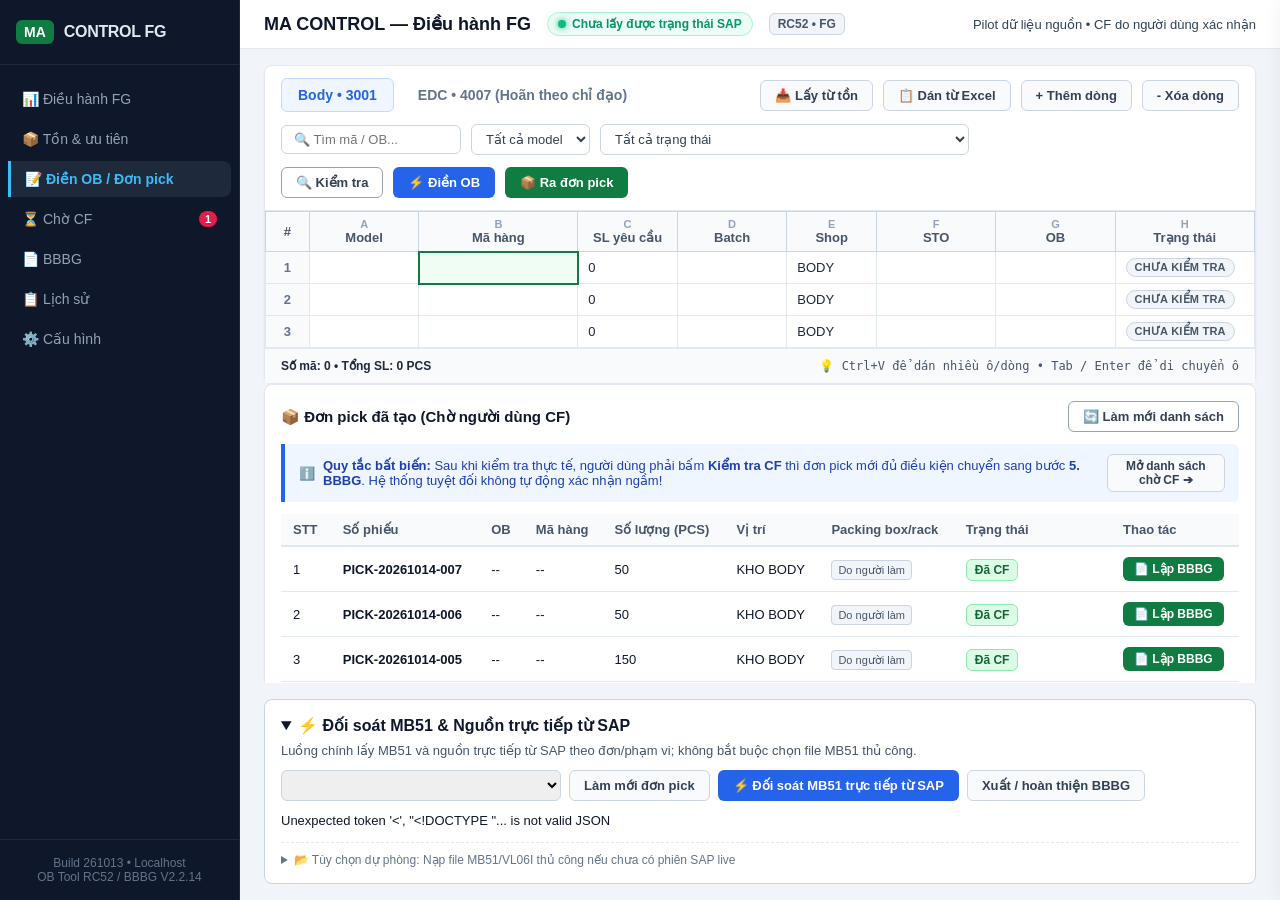
==== commit 9dcdbe8f: "feat(ma-control): 6 operational traps resolved, dashboard svg charts, bbbg sheet order, 100% real ba" ====
--- a/projects/ma-control/app/web/index.html
+++ b/projects/ma-control/app/web/index.html
@@ -45,51 +45,100 @@
       </div>
     </header>
 
-    <!-- 5-Step Stepper Bar -->
-    <section class="stepper-container">
-      <div class="stepper">
-        <div class="step-item pending">
-          <div class="step-circle" id="step-circle-1">1</div>
-          <span class="step-label">1. Tải tồn</span>
-        </div>
-        <div class="step-divider active"></div>
-        <div class="step-item active">
-          <div class="step-circle" id="step-circle-2">2</div>
-          <span class="step-label">2. Điền OB</span>
-        </div>
-        <div class="step-divider"></div>
-        <div class="step-item pending">
-          <div class="step-circle" id="step-circle-3">3</div>
-          <span class="step-label">3. Ra đơn pick</span>
-        </div>
-        <div class="step-divider"></div>
-        <div class="step-item pending">
-          <div class="step-circle" id="step-circle-4">4</div>
-          <span class="step-label">4. Người dùng CF</span>
-        </div>
-        <div class="step-divider"></div>
-        <div class="step-item pending">
-          <div class="step-circle" id="step-circle-5">5</div>
-          <span class="step-label">5. BBBG</span>
-        </div>
-      </div>
-    </section>
-
     <!-- Main Content Area -->
     <main class="content-area">
       <!-- VIEW: DASHBOARD -->
       <div id="view-dashboard" class="view-section" style="display: none;">
         <div class="panel-card">
           <div class="section-header">
-            <h2 class="section-title">📊 Tổng quan Điều hành FG (Pilot)</h2>
-            <button class="btn btn-outline" onclick="loadDashboardView()">🔄 Làm mới</button>
-          </div>
-          <div class="callout-info" style="margin-bottom: 14px;">
-            <span>ℹ️</span>
-            <span><strong>Chế độ vận hành:</strong> Xác nhận thực tế thủ công / nguồn nhập. Các chức năng <strong>SAP live write, GOS, email, in, UNC</strong>: <span class="badge-pilot-unsupported" style="background:#fef3c7;color:#92400e;padding:2px 8px;border-radius:4px;font-weight:600;">Chưa hỗ trợ trong bản pilot</span> (không tự động báo thành công).</span>
-          </div>
-          <div id="dashboard-summary-cards" style="display: grid; grid-template-columns: repeat(auto-fit, minmax(200px, 1fr)); gap: 12px; padding: 12px 16px;">
+            <div>
+              <h2 class="section-title">📊 Điều hành FG — Báo cáo Tiến độ & Ca sản xuất</h2>
+              <div style="font-size:12px;color:#64748b;margin-top:2px;">Tích hợp dữ liệu thời gian thực: Stock V3.6, OB Tool RC52 và BBBG V2.2.14</div>
+            </div>
+            <div style="display:flex;gap:10px;align-items:center;flex-wrap:wrap;">
+              <div class="shift-filter-container">
+                <button class="btn-shift active" id="btn-shift-s1" onclick="switchShift('S1')">☀️ Ca sáng (06:00 - 14:00)</button>
+                <button class="btn-shift" id="btn-shift-s2" onclick="switchShift('S2')">⛅ Ca chiều (14:00 - 22:00)</button>
+                <button class="btn-shift" id="btn-shift-s3" onclick="switchShift('S3')">🌙 Ca đêm (22:00 - 06:00)</button>
+              </div>
+              <button class="btn btn-outline" onclick="loadDashboardView()">🔄 Làm mới</button>
+            </div>
+          </div>
+
+          <!-- 4 KPI Summary Cards -->
+          <div id="dashboard-summary-cards" style="display: grid; grid-template-columns: repeat(auto-fit, minmax(220px, 1fr)); gap: 12px; padding: 12px 16px;">
             <!-- Rendered via loadDashboardView() -->
+          </div>
+
+          <!-- Visual SVG Chart & Priority Tasks Layout -->
+          <div class="dashboard-visual-layout" style="padding: 0 16px 16px;">
+            <!-- Donut Chart Card -->
+            <div class="chart-card">
+              <div class="chart-header">
+                <span class="chart-title">📈 Tỷ lệ hoàn thành ca (<span id="display-shift-name">Ca sáng</span>)</span>
+                <span class="chip chip-ready" id="display-shift-time">06:00 - 14:00</span>
+              </div>
+              <div class="chart-svg-container" id="shift-donut-chart-container">
+                <!-- Inline SVG Chart generated dynamically -->
+              </div>
+              <div class="chart-legend" id="shift-chart-legend">
+                <!-- Dynamically filled legend lines -->
+              </div>
+            </div>
+
+            <!-- Priority Tasks Table (Bảng công việc ưu tiên hôm nay) -->
+            <div class="chart-card" style="overflow-x:auto;">
+              <div class="chart-header">
+                <div>
+                  <span class="chart-title">🔥 Công việc ưu tiên hôm nay (DOH ≤ 200 XE)</span>
+                  <span style="font-size:12px;color:#64748b;margin-left:8px;">Trích xuất từ Stock V3.6 CANH BAO</span>
+                </div>
+                <button class="btn btn-primary" style="font-size:12px;padding:4px 10px;" onclick="transferAllPrioritiesToOb()">⚡ Nạp tất cả vào OB</button>
+              </div>
+              <table class="pick-table" style="font-size:12px;">
+                <thead>
+                  <tr>
+                    <th style="width:36px;">STT</th>
+                    <th>Mã chi tiết</th>
+                    <th>Model</th>
+                    <th>US</th>
+                    <th>Line Body (3003)</th>
+                    <th>Kho Body (1003)</th>
+                    <th>DOH (Xe)</th>
+                    <th>Mức ưu tiên</th>
+                    <th>Trạng thái</th>
+                    <th>Thao tác</th>
+                  </tr>
+                </thead>
+                <tbody id="dashboard-priority-tbody">
+                  <!-- Dynamically populated -->
+                </tbody>
+              </table>
+            </div>
+          </div>
+
+          <!-- Recent Activities Table (Bảng hoạt động gần đây) -->
+          <div style="padding: 0 16px 16px;">
+            <div class="chart-card">
+              <div class="chart-header">
+                <span class="chart-title">🕒 Hoạt động gần đây (Nhật ký thao tác hệ thống)</span>
+                <button class="btn btn-outline" style="font-size:12px;padding:3px 8px;" onclick="loadDashboardView()">Làm mới</button>
+              </div>
+              <table class="pick-table" style="font-size:12px;">
+                <thead>
+                  <tr>
+                    <th>Thời gian</th>
+                    <th>Bước thao tác</th>
+                    <th>Đối tượng / Mã đơn</th>
+                    <th>Trạng thái</th>
+                    <th>Chi tiết bằng chứng</th>
+                  </tr>
+                </thead>
+                <tbody id="dashboard-recent-activities-tbody">
+                  <!-- Dynamically populated -->
+                </tbody>
+              </table>
+            </div>
           </div>
         </div>
       </div>
@@ -418,38 +467,150 @@
       <div id="view-bbbg" class="view-section" style="display: none;">
         <div class="panel-card">
           <div class="section-header">
-            <h2 class="section-title">📄 Quản lý Biên bản Bàn giao (BBBG V2.2.14)</h2>
-            <button class="btn btn-outline" onclick="loadBbbgView()">🔄 Làm mới BBBG</button>
-          </div>
-          <div class="callout-info" style="background:#fffbeb;border-color:#fde68a;color:#92400e;">
-            <span>⚠️</span>
-            <span><strong>Trạng thái tính năng tích hợp ngoài:</strong>
-              SAP Live Write: <strong>Chưa hỗ trợ trong bản pilot</strong> •
-              Đính kèm GOS (BBBG/VAT): <strong>Chưa hỗ trợ trong bản pilot</strong> •
-              Gửi Email tự động: <strong>Chưa hỗ trợ trong bản pilot</strong> •
-              In tự động: <strong>Chưa hỗ trợ trong bản pilot</strong> •
-              Xuất UNC: <strong>Chưa hỗ trợ trong bản pilot</strong>.
-              (Chỉ mở khóa xuất file BBBG cục bộ khi đơn pick đã CF đủ 100%).
-            </span>
-          </div>
-          <div style="overflow-x:auto;">
-            <table class="pick-table">
-              <thead>
-                <tr>
-                  <th>Số phiếu BBBG</th>
-                  <th>Đơn pick</th>
-                  <th>Shop / Model</th>
-                  <th>Tổng SL</th>
-                  <th>Người giao</th>
-                  <th>Người nhận</th>
-                  <th>Vị trí (Bin)</th>
-                  <th>Trạng thái phiếu</th>
-                  <th>GOS / Email / In / UNC</th>
-                  <th>Tải file</th>
-                </tr>
-              </thead>
-              <tbody id="bbbg-records-body"></tbody>
-            </table>
+            <div>
+              <h2 class="section-title">📄 Quản lý Biên bản Bàn giao (BBBG FG V2.2.14)</h2>
+              <div style="font-size:12px;color:#64748b;margin-top:2px;">Bảng nhập liệu chuẩn theo sheet <strong>ĐẦU_VÀO</strong> • Phôi in chuẩn <strong>BBBG_NEW</strong></div>
+            </div>
+            <div style="display:flex;gap:8px;align-items:center;flex-wrap:wrap;">
+              <button class="btn btn-success" onclick="pullFromConfirmedCf()"><span style="font-size:14px;">📥</span> Lấy từ CF (Bước 4)</button>
+              <button class="btn btn-secondary" onclick="openBbbgPasteModal()"><span style="font-size:14px;">📋</span> Dán dữ liệu (Ctrl+V)</button>
+              <button class="btn btn-outline" onclick="document.getElementById('bbbg-excel-upload-input').click()"><span style="font-size:14px;">📂</span> Nhập file Excel</button>
+              <input type="file" id="bbbg-excel-upload-input" style="display:none;" accept=".xlsx,.xlsm,.csv" onchange="uploadBbbgExcelFile(event)">
+              <button class="btn btn-outline" onclick="downloadBbbgTemplate()"><span style="font-size:14px;">⬇</span> Tải file mẫu</button>
+              <button class="btn btn-outline" onclick="triggerBbbgAutoLookup()"><span style="font-size:14px;">⚡</span> Auto-Lookup</button>
+              <button class="btn btn-outline" onclick="clearSelectedBbbgRows()"><span style="font-size:14px;">🗑</span> Xóa dòng chọn</button>
+              <button class="btn btn-outline" onclick="loadBbbgView()">🔄 Làm mới</button>
+            </div>
+          </div>
+
+          <!-- 4-Step Bottom Execution Toolbar -->
+          <div style="background:#f1f5f9;border-top:1px solid #cbd5e1;border-bottom:1px solid #cbd5e1;padding:10px 16px;display:flex;gap:12px;align-items:center;flex-wrap:wrap;">
+            <span style="font-size:13px;font-weight:700;color:#1e293b;">Tiến trình 4 bước:</span>
+            <button class="btn btn-primary" onclick="executeBbbgStep(1)"><span style="font-weight:700;">1.</span> 📄 Tạo file</button>
+            <button class="btn btn-outline" onclick="executeBbbgStep(2)"><span style="font-weight:700;">2.</span> 🖨 In</button>
+            <button class="btn btn-outline" onclick="executeBbbgStep(3)"><span style="font-weight:700;">3.</span> ✉ Gửi mail</button>
+            <button class="btn btn-success" onclick="executeBbbgStep(4)"><span style="font-weight:700;">4.</span> 💾 Lưu tổng</button>
+            <span style="font-size:12px;color:#64748b;margin-left:auto;">💡 Mẹo: Nhấp trực tiếp vào ô để sửa dữ liệu (Inline Edit)</span>
+          </div>
+
+          <!-- Split View: Table on Left, Live Preview on Right -->
+          <div class="bbbg-split-container" style="padding: 14px 16px;">
+            <!-- Left: Grid Sheet ĐẦU_VÀO -->
+            <div class="bbbg-grid-panel">
+              <div style="padding:8px 12px;background:#f8fafc;border-bottom:1px solid #e2e8f0;display:flex;justify-content:space-between;align-items:center;">
+                <span style="font-size:13px;font-weight:700;color:#334155;">📋 BẢNG NHẬP LIỆU (Sheet ĐẦU_VÀO)</span>
+                <span id="bbbg-grid-count" style="font-size:12px;color:#64748b;">Đã chọn: 0 dòng • Tổng: 0 PCS</span>
+              </div>
+              <div style="overflow-x:auto;">
+                <table class="pick-table" id="bbbg-input-table" style="font-size:12px;border-collapse:collapse;width:100%;">
+                  <thead>
+                    <tr>
+                      <th style="width:30px;"><input type="checkbox" id="chk-bbbg-all" onchange="toggleSelectAllBbbg(this)"></th>
+                      <th style="width:36px;">STT</th>
+                      <th style="width:110px;">OB</th>
+                      <th style="width:140px;">Mã hàng</th>
+                      <th style="width:80px;">Số phiếu</th>
+                      <th style="width:90px;">Vị trí để hàng</th>
+                      <th style="width:70px;">SL</th>
+                      <th style="width:90px;">Model</th>
+                      <th style="width:100px;">Batch</th>
+                      <th>Note / Chứng từ</th>
+                      <th style="width:120px;">Trạng thái</th>
+                      <th style="width:110px;">Thao tác</th>
+                    </tr>
+                  </thead>
+                  <tbody id="bbbg-input-tbody">
+                    <!-- Dynamically populated rows -->
+                  </tbody>
+                </table>
+              </div>
+            </div>
+
+            <!-- Right: Preview BBBG_NEW Paper Form -->
+            <div class="bbbg-preview-panel">
+              <div style="font-size:13px;font-weight:700;color:#1e3a8a;margin-bottom:8px;display:flex;justify-content:space-between;">
+                <span>📄 XEM TRƯỚC MẪU IN (BBBG_NEW)</span>
+                <span style="font-size:11px;font-weight:normal;color:#64748b;">Khổ A4 • Logo nhà máy</span>
+              </div>
+              <div class="bbbg-paper-form" id="bbbg-preview-paper">
+                <div class="bbbg-paper-header">
+                  <div style="display:flex;gap:8px;align-items:center;">
+                    <span class="logo-badge" style="background:#1e3a8a;font-size:11px;">VINFAST</span>
+                    <span style="font-size:10px;font-weight:700;">CÔNG TY CỔ PHẦN SẢN XUẤT VÀ KINH DOANH VINFAST</span>
+                  </div>
+                  <div style="font-size:9px;color:#64748b;text-align:right;">
+                    Doc ID: FVN_SX_KHO03.08<br>
+                    Version: 6.0 (Đã phê duyệt)
+                  </div>
+                </div>
+                <div class="bbbg-paper-title">BIÊN BẢN GIAO NHẬN<br><span style="font-size:10px;font-weight:normal;color:#64748b;">TRANSACTION RECORD FORM</span></div>
+                
+                <div style="display:grid;grid-template-columns:1fr 1fr;gap:8px;margin-top:8px;font-size:10px;">
+                  <div><strong>Ngày (Date):</strong> <span id="prev-handover-date">--/--/2026</span></div>
+                  <div><strong>Số phiếu (Slip No):</strong> <span id="prev-slip-no" style="font-weight:700;color:#2563eb;">577</span></div>
+                  <div><strong>Vị trí để hàng:</strong> <span id="prev-storage-bin" style="font-weight:700;">EDC</span></div>
+                  <div><strong>Shop:</strong> <span id="prev-shop-name">BODY</span></div>
+                </div>
+
+                <div style="display:grid;grid-template-columns:1fr 1fr;gap:8px;margin-top:6px;font-size:10px;background:#f8fafc;padding:6px;border:1px solid #cbd5e1;">
+                  <div><strong>BÊN BÀN GIAO:</strong> Kho MA<br>Họ tên: <span id="prev-sender-name">GL_BODY_01</span></div>
+                  <div><strong>BÊN NHẬN BÀN GIAO:</strong> Shop Body / EDC<br>Họ tên: <span id="prev-receiver-name">Người nhận thực tế</span></div>
+                </div>
+
+                <table class="bbbg-paper-table">
+                  <thead>
+                    <tr>
+                      <th style="width:24px;">TT</th>
+                      <th>Mã Hàng Hóa</th>
+                      <th>Batch</th>
+                      <th>Số Inbound/Doc</th>
+                      <th>SL bàn giao</th>
+                    </tr>
+                  </thead>
+                  <tbody id="prev-paper-tbody">
+                    <tr><td colspan="5" style="text-align:center;color:#94a3b8;padding:10px;">Chưa chọn dòng nào để xuất BBBG</td></tr>
+                  </tbody>
+                  <tfoot>
+                    <tr style="font-weight:700;background:#f1f5f9;">
+                      <td colspan="4" style="text-align:right;">Tổng (Total):</td>
+                      <td id="prev-paper-total-qty">0</td>
+                    </tr>
+                  </tfoot>
+                </table>
+
+                <div style="display:grid;grid-template-columns:1fr 1fr;gap:8px;margin-top:14px;font-size:9px;text-align:center;">
+                  <div><strong>ĐẠI DIỆN BÊN GIAO</strong><br><br><br>(Ký & ghi rõ họ tên)</div>
+                  <div><strong>ĐẠI DIỆN BÊN NHẬN</strong><br><br><br>(Ký & ghi rõ họ tên)</div>
+                </div>
+              </div>
+            </div>
+          </div>
+
+          <!-- Lịch sử danh sách phiếu BBBG đã lưu tổng -->
+          <div style="padding:0 16px 16px;">
+            <div style="font-size:13px;font-weight:700;color:#334155;margin-bottom:8px;display:flex;justify-content:space-between;align-items:center;">
+              <span>📁 DANH SÁCH BIÊN BẢN BÀN GIAO ĐÃ LẬP (LƯU TỔNG SQLITE)</span>
+              <button class="btn btn-outline" style="font-size:12px;padding:3px 8px;" onclick="loadBbbgRecordsTable()">Làm mới lịch sử phiếu</button>
+            </div>
+            <div style="overflow-x:auto;">
+              <table class="pick-table" style="font-size:12px;">
+                <thead>
+                  <tr>
+                    <th>Số phiếu BBBG</th>
+                    <th>Đơn pick</th>
+                    <th>Shop / Model</th>
+                    <th>Tổng SL</th>
+                    <th>Người giao</th>
+                    <th>Người nhận</th>
+                    <th>Vị trí (Bin)</th>
+                    <th>Trạng thái phiếu</th>
+                    <th>Tải file</th>
+                    <th>Thao tác</th>
+                  </tr>
+                </thead>
+                <tbody id="bbbg-records-body"></tbody>
+              </table>
+            </div>
           </div>
         </div>
       </div>
@@ -697,6 +858,62 @@
     </div>
   </div>
 
+  <!-- Modal Dán dữ liệu từ Excel vào BBBG (Sheet ĐẦU_VÀO) -->
+  <div class="modal-overlay" id="bbbg-paste-modal" style="display: none;">
+    <div class="modal-card" style="max-width: 720px;">
+      <div class="modal-header">
+        <h3 class="modal-title">📋 Dán từ Excel vào bảng BBBG (Sheet ĐẦU_VÀO)</h3>
+        <button class="btn btn-outline" onclick="closeBbbgPasteModal()" style="padding:2px 8px;">✕</button>
+      </div>
+      <div class="modal-body">
+        <div class="callout-info" style="font-size:12px;margin-bottom:10px;background:#f0fdf4;border-color:#bbf7d0;color:#166534;">
+          <strong>Nhập liệu trực tiếp từ Excel:</strong> Hỗ trợ dán phím tắt <code>Ctrl+V</code>. Giữ nguyên số lượng dấu Tab, tự động bỏ dòng Header, lọc bỏ lỗi công thức (<code>#N/A, #REF!</code>) và tự động nhận diện các cột: <code>OB | Mã hàng | SL | Số phiếu | Vị trí | Note | Model</code>. <strong>Tự động điền chéo (Auto-Lookup)</strong> cho các mã/OB có sẵn trong hệ thống!
+        </div>
+        <p style="font-size: 13px; color: #475569; margin-bottom: 6px;">
+          Bôi đen dữ liệu trong Excel và bấm <code>Ctrl+V</code> vào khung dưới:
+        </p>
+        <textarea id="bbbg-paste-textarea" style="width: 100%; height: 170px; font-family: monospace; font-size: 12px; padding: 8px; border: 1px solid #cbd5e1; border-radius: 6px;" placeholder="1012646320	BIW73012711CA	50	577	EDC	Note giao hàng	VF5 RHD"></textarea>
+      </div>
+      <div class="modal-footer" style="display:flex;justify-content:flex-end;gap:8px;">
+        <button class="btn btn-secondary" onclick="closeBbbgPasteModal()">Hủy</button>
+        <button class="btn btn-primary" onclick="submitBbbgPaste()">📥 Nạp vào bảng BBBG</button>
+      </div>
+    </div>
+  </div>
+
+  <!-- Drawer Chi tiết sự kiện lỗi (Bẫy 4: Khóa tệp / Permission Denied khi mở Excel) -->
+  <div class="drawer-error-overlay" id="error-drawer-overlay" onclick="closeErrorDrawer()"></div>
+  <aside class="drawer-error-panel" id="error-drawer-panel">
+    <div class="drawer-error-header">
+      <div class="drawer-error-title">
+        <span>⚠️</span>
+        <span>Chi tiết sự kiện lỗi — Khóa tệp (Permission Denied)</span>
+      </div>
+      <button class="btn btn-outline" onclick="closeErrorDrawer()" style="padding:2px 8px;">✕</button>
+    </div>
+    <div class="drawer-error-body">
+      <div class="error-card-bullet bullet-cause">
+        <strong>🔴 Nguyên nhân:</strong><br>
+        Tệp Excel đang được mở bởi ứng dụng khác (Microsoft Excel). Quá trình ghi bị từ chối bởi hệ điều hành Windows.
+      </div>
+      <div class="error-card-bullet bullet-saved">
+        <strong>🔵 Dữ liệu đã lưu:</strong><br>
+        Toàn bộ dữ liệu bàn giao và trạng thái đã được lưu trữ an toàn trong cơ sở dữ liệu SQLite (Database First Persistence). Không bị mất mát dữ liệu!
+      </div>
+      <div class="error-card-bullet bullet-action">
+        <strong>🟢 Hướng xử lý:</strong><br>
+        Vui lòng đóng tệp Excel trên máy tính của bạn, sau đó nhấn nút <strong>"Thử lại bước này"</strong> bên dưới để hoàn tất việc xuất file vật lý.
+      </div>
+      <div id="drawer-error-tech-details" style="font-family:monospace;font-size:11px;background:#f8fafc;padding:10px;border-radius:6px;border:1px solid #e2e8f0;color:#64748b;margin-top:14px;word-break:break-all;">
+        <!-- Technical trace details -->
+      </div>
+    </div>
+    <div class="drawer-error-footer">
+      <button class="btn btn-secondary" onclick="closeErrorDrawer()">Đóng</button>
+      <button class="btn btn-primary" id="btn-retry-drawer-action" onclick="retryLockedAction()">🔄 Thử lại bước này</button>
+    </div>
+  </aside>
+
   <!-- Zero-Port Data Bridge & JavaScript Grid Engine -->
   <script src="./data.js"></script>
   <script src="./app.js"></script>
--- a/projects/ma-control/app/web/styles.css
+++ b/projects/ma-control/app/web/styles.css
@@ -649,3 +649,277 @@
   justify-content: flex-end;
   gap: 10px;
 }
+
+/* --- Shift Filters & Visual Progress Chart --- */
+.shift-filter-container {
+  display: flex;
+  gap: 8px;
+  align-items: center;
+  flex-wrap: wrap;
+}
+.btn-shift {
+  padding: 6px 14px;
+  border-radius: 6px;
+  font-size: 13px;
+  font-weight: 600;
+  border: 1px solid #cbd5e1;
+  background-color: #f8fafc;
+  color: #334155;
+  cursor: pointer;
+  transition: all 0.2s ease;
+}
+.btn-shift:hover {
+  background-color: #f1f5f9;
+  border-color: #94a3b8;
+}
+.btn-shift.active {
+  background-color: var(--primary);
+  border-color: var(--primary);
+  color: #fff;
+  box-shadow: 0 2px 4px rgba(37, 99, 235, 0.2);
+}
+
+.dashboard-visual-layout {
+  display: grid;
+  grid-template-columns: 360px 1fr;
+  gap: 16px;
+  margin-top: 14px;
+}
+@media (max-width: 1024px) {
+  .dashboard-visual-layout {
+    grid-template-columns: 1fr;
+  }
+}
+.chart-card {
+  background: #ffffff;
+  border: 1px solid var(--border-color);
+  border-radius: 8px;
+  padding: 16px;
+  display: flex;
+  flex-direction: column;
+}
+.chart-header {
+  display: flex;
+  justify-content: space-between;
+  align-items: center;
+  margin-bottom: 12px;
+}
+.chart-title {
+  font-size: 14px;
+  font-weight: 700;
+  color: var(--text-main);
+}
+.chart-svg-container {
+  display: flex;
+  align-items: center;
+  justify-content: center;
+  padding: 8px 0;
+}
+.chart-legend {
+  margin-top: 14px;
+  display: flex;
+  flex-direction: column;
+  gap: 8px;
+  font-size: 12px;
+}
+.legend-row {
+  display: flex;
+  align-items: center;
+  justify-content: space-between;
+}
+.legend-dot-label {
+  display: flex;
+  align-items: center;
+  gap: 6px;
+}
+.legend-dot {
+  width: 10px;
+  height: 10px;
+  border-radius: 50%;
+  display: inline-block;
+}
+
+/* --- BBBG Sheet ĐẦU_VÀO & Split View --- */
+.bbbg-split-container {
+  display: grid;
+  grid-template-columns: 1fr 420px;
+  gap: 16px;
+  margin-top: 12px;
+}
+@media (max-width: 1280px) {
+  .bbbg-split-container {
+    grid-template-columns: 1fr;
+  }
+}
+.bbbg-grid-panel {
+  background: #ffffff;
+  border: 1px solid var(--border-color);
+  border-radius: 8px;
+  overflow: hidden;
+  display: flex;
+  flex-direction: column;
+}
+.bbbg-preview-panel {
+  background: #f8fafc;
+  border: 1px solid #cbd5e1;
+  border-radius: 8px;
+  padding: 14px;
+  display: flex;
+  flex-direction: column;
+  max-height: 800px;
+  overflow-y: auto;
+}
+.bbbg-paper-form {
+  background: #ffffff;
+  border: 1px solid #94a3b8;
+  box-shadow: 0 4px 6px -1px rgba(0, 0, 0, 0.1);
+  padding: 18px;
+  font-family: Arial, sans-serif;
+  font-size: 11px;
+  color: #0f172a;
+}
+.bbbg-paper-header {
+  border-bottom: 2px solid #0f172a;
+  padding-bottom: 8px;
+  margin-bottom: 10px;
+  display: flex;
+  justify-content: space-between;
+  align-items: flex-start;
+}
+.bbbg-paper-title {
+  font-size: 13px;
+  font-weight: 800;
+  text-align: center;
+  text-transform: uppercase;
+  color: #1e3a8a;
+}
+.bbbg-paper-table {
+  width: 100%;
+  border-collapse: collapse;
+  margin-top: 10px;
+}
+.bbbg-paper-table th, .bbbg-paper-table td {
+  border: 1px solid #475569;
+  padding: 4px 6px;
+  font-size: 10px;
+}
+.bbbg-paper-table th {
+  background-color: #f1f5f9;
+  font-weight: 700;
+}
+
+/* --- Soft Warning Chips & Badges --- */
+.chip-soft-warning {
+  background-color: #fef3c7;
+  color: #92400e;
+  border: 1px solid #fde68a;
+  padding: 2px 7px;
+  border-radius: 4px;
+  font-size: 11px;
+  font-weight: 600;
+  display: inline-flex;
+  align-items: center;
+  gap: 4px;
+}
+
+/* --- Inline Cell Editing --- */
+.cell-editable {
+  cursor: pointer;
+  position: relative;
+}
+.cell-editable:hover {
+  background-color: #eff6ff !important;
+  outline: 1px dashed #3b82f6;
+}
+.cell-editing-input {
+  width: 100%;
+  padding: 3px 6px;
+  font-size: 12px;
+  border: 2px solid #2563eb;
+  border-radius: 4px;
+  outline: none;
+  background-color: #ffffff;
+  box-sizing: border-box;
+}
+
+/* --- Drawer Chi Tiết Sự Kiện Lỗi (File Lock / Permission Denied) --- */
+.drawer-error-overlay {
+  display: none;
+  position: fixed;
+  top: 0;
+  left: 0;
+  right: 0;
+  bottom: 0;
+  background: rgba(15, 23, 42, 0.4);
+  backdrop-filter: blur(2px);
+  z-index: 2000;
+}
+.drawer-error-panel {
+  position: fixed;
+  top: 0;
+  right: -520px;
+  width: 500px;
+  max-width: 95vw;
+  height: 100vh;
+  background: #ffffff;
+  box-shadow: -8px 0 25px rgba(0, 0, 0, 0.2);
+  z-index: 2001;
+  display: flex;
+  flex-direction: column;
+  transition: right 0.3s cubic-bezier(0.16, 1, 0.3, 1);
+}
+.drawer-error-panel.open {
+  right: 0;
+}
+.drawer-error-header {
+  padding: 16px 20px;
+  background: #fee2e2;
+  border-bottom: 1px solid #fecaca;
+  display: flex;
+  align-items: center;
+  justify-content: space-between;
+}
+.drawer-error-title {
+  font-size: 16px;
+  font-weight: 800;
+  color: #991b1b;
+  display: flex;
+  align-items: center;
+  gap: 8px;
+}
+.drawer-error-body {
+  padding: 20px;
+  flex: 1;
+  overflow-y: auto;
+}
+.drawer-error-footer {
+  padding: 16px 20px;
+  background: #f8fafc;
+  border-top: 1px solid #e2e8f0;
+  display: flex;
+  justify-content: flex-end;
+  gap: 10px;
+}
+.error-card-bullet {
+  padding: 12px 14px;
+  border-radius: 6px;
+  margin-bottom: 12px;
+  font-size: 13px;
+  line-height: 1.5;
+}
+.bullet-cause {
+  background: #fef2f2;
+  border: 1px solid #fecaca;
+  color: #991b1b;
+}
+.bullet-saved {
+  background: #eff6ff;
+  border: 1px solid #bfdbfe;
+  color: #1e40af;
+}
+.bullet-action {
+  background: #ecfdf5;
+  border: 1px solid #a7f3d0;
+  color: #065f46;
+}
+
--- a/projects/ma-control/app/web/style.css
+++ b/projects/ma-control/app/web/style.css
@@ -654,3 +654,277 @@
   justify-content: flex-end;
   gap: 10px;
 }
+
+/* --- Shift Filters & Visual Progress Chart --- */
+.shift-filter-container {
+  display: flex;
+  gap: 8px;
+  align-items: center;
+  flex-wrap: wrap;
+}
+.btn-shift {
+  padding: 6px 14px;
+  border-radius: 6px;
+  font-size: 13px;
+  font-weight: 600;
+  border: 1px solid #cbd5e1;
+  background-color: #f8fafc;
+  color: #334155;
+  cursor: pointer;
+  transition: all 0.2s ease;
+}
+.btn-shift:hover {
+  background-color: #f1f5f9;
+  border-color: #94a3b8;
+}
+.btn-shift.active {
+  background-color: var(--primary);
+  border-color: var(--primary);
+  color: #fff;
+  box-shadow: 0 2px 4px rgba(37, 99, 235, 0.2);
+}
+
+.dashboard-visual-layout {
+  display: grid;
+  grid-template-columns: 360px 1fr;
+  gap: 16px;
+  margin-top: 14px;
+}
+@media (max-width: 1024px) {
+  .dashboard-visual-layout {
+    grid-template-columns: 1fr;
+  }
+}
+.chart-card {
+  background: #ffffff;
+  border: 1px solid var(--border-color);
+  border-radius: 8px;
+  padding: 16px;
+  display: flex;
+  flex-direction: column;
+}
+.chart-header {
+  display: flex;
+  justify-content: space-between;
+  align-items: center;
+  margin-bottom: 12px;
+}
+.chart-title {
+  font-size: 14px;
+  font-weight: 700;
+  color: var(--text-main);
+}
+.chart-svg-container {
+  display: flex;
+  align-items: center;
+  justify-content: center;
+  padding: 8px 0;
+}
+.chart-legend {
+  margin-top: 14px;
+  display: flex;
+  flex-direction: column;
+  gap: 8px;
+  font-size: 12px;
+}
+.legend-row {
+  display: flex;
+  align-items: center;
+  justify-content: space-between;
+}
+.legend-dot-label {
+  display: flex;
+  align-items: center;
+  gap: 6px;
+}
+.legend-dot {
+  width: 10px;
+  height: 10px;
+  border-radius: 50%;
+  display: inline-block;
+}
+
+/* --- BBBG Sheet ĐẦU_VÀO & Split View --- */
+.bbbg-split-container {
+  display: grid;
+  grid-template-columns: 1fr 420px;
+  gap: 16px;
+  margin-top: 12px;
+}
+@media (max-width: 1280px) {
+  .bbbg-split-container {
+    grid-template-columns: 1fr;
+  }
+}
+.bbbg-grid-panel {
+  background: #ffffff;
+  border: 1px solid var(--border-color);
+  border-radius: 8px;
+  overflow: hidden;
+  display: flex;
+  flex-direction: column;
+}
+.bbbg-preview-panel {
+  background: #f8fafc;
+  border: 1px solid #cbd5e1;
+  border-radius: 8px;
+  padding: 14px;
+  display: flex;
+  flex-direction: column;
+  max-height: 800px;
+  overflow-y: auto;
+}
+.bbbg-paper-form {
+  background: #ffffff;
+  border: 1px solid #94a3b8;
+  box-shadow: 0 4px 6px -1px rgba(0, 0, 0, 0.1);
+  padding: 18px;
+  font-family: Arial, sans-serif;
+  font-size: 11px;
+  color: #0f172a;
+}
+.bbbg-paper-header {
+  border-bottom: 2px solid #0f172a;
+  padding-bottom: 8px;
+  margin-bottom: 10px;
+  display: flex;
+  justify-content: space-between;
+  align-items: flex-start;
+}
+.bbbg-paper-title {
+  font-size: 13px;
+  font-weight: 800;
+  text-align: center;
+  text-transform: uppercase;
+  color: #1e3a8a;
+}
+.bbbg-paper-table {
+  width: 100%;
+  border-collapse: collapse;
+  margin-top: 10px;
+}
+.bbbg-paper-table th, .bbbg-paper-table td {
+  border: 1px solid #475569;
+  padding: 4px 6px;
+  font-size: 10px;
+}
+.bbbg-paper-table th {
+  background-color: #f1f5f9;
+  font-weight: 700;
+}
+
+/* --- Soft Warning Chips & Badges --- */
+.chip-soft-warning {
+  background-color: #fef3c7;
+  color: #92400e;
+  border: 1px solid #fde68a;
+  padding: 2px 7px;
+  border-radius: 4px;
+  font-size: 11px;
+  font-weight: 600;
+  display: inline-flex;
+  align-items: center;
+  gap: 4px;
+}
+
+/* --- Inline Cell Editing --- */
+.cell-editable {
+  cursor: pointer;
+  position: relative;
+}
+.cell-editable:hover {
+  background-color: #eff6ff !important;
+  outline: 1px dashed #3b82f6;
+}
+.cell-editing-input {
+  width: 100%;
+  padding: 3px 6px;
+  font-size: 12px;
+  border: 2px solid #2563eb;
+  border-radius: 4px;
+  outline: none;
+  background-color: #ffffff;
+  box-sizing: border-box;
+}
+
+/* --- Drawer Chi Tiết Sự Kiện Lỗi (File Lock / Permission Denied) --- */
+.drawer-error-overlay {
+  display: none;
+  position: fixed;
+  top: 0;
+  left: 0;
+  right: 0;
+  bottom: 0;
+  background: rgba(15, 23, 42, 0.4);
+  backdrop-filter: blur(2px);
+  z-index: 2000;
+}
+.drawer-error-panel {
+  position: fixed;
+  top: 0;
+  right: -520px;
+  width: 500px;
+  max-width: 95vw;
+  height: 100vh;
+  background: #ffffff;
+  box-shadow: -8px 0 25px rgba(0, 0, 0, 0.2);
+  z-index: 2001;
+  display: flex;
+  flex-direction: column;
+  transition: right 0.3s cubic-bezier(0.16, 1, 0.3, 1);
+}
+.drawer-error-panel.open {
+  right: 0;
+}
+.drawer-error-header {
+  padding: 16px 20px;
+  background: #fee2e2;
+  border-bottom: 1px solid #fecaca;
+  display: flex;
+  align-items: center;
+  justify-content: space-between;
+}
+.drawer-error-title {
+  font-size: 16px;
+  font-weight: 800;
+  color: #991b1b;
+  display: flex;
+  align-items: center;
+  gap: 8px;
+}
+.drawer-error-body {
+  padding: 20px;
+  flex: 1;
+  overflow-y: auto;
+}
+.drawer-error-footer {
+  padding: 16px 20px;
+  background: #f8fafc;
+  border-top: 1px solid #e2e8f0;
+  display: flex;
+  justify-content: flex-end;
+  gap: 10px;
+}
+.error-card-bullet {
+  padding: 12px 14px;
+  border-radius: 6px;
+  margin-bottom: 12px;
+  font-size: 13px;
+  line-height: 1.5;
+}
+.bullet-cause {
+  background: #fef2f2;
+  border: 1px solid #fecaca;
+  color: #991b1b;
+}
+.bullet-saved {
+  background: #eff6ff;
+  border: 1px solid #bfdbfe;
+  color: #1e40af;
+}
+.bullet-action {
+  background: #ecfdf5;
+  border: 1px solid #a7f3d0;
+  color: #065f46;
+}
+
